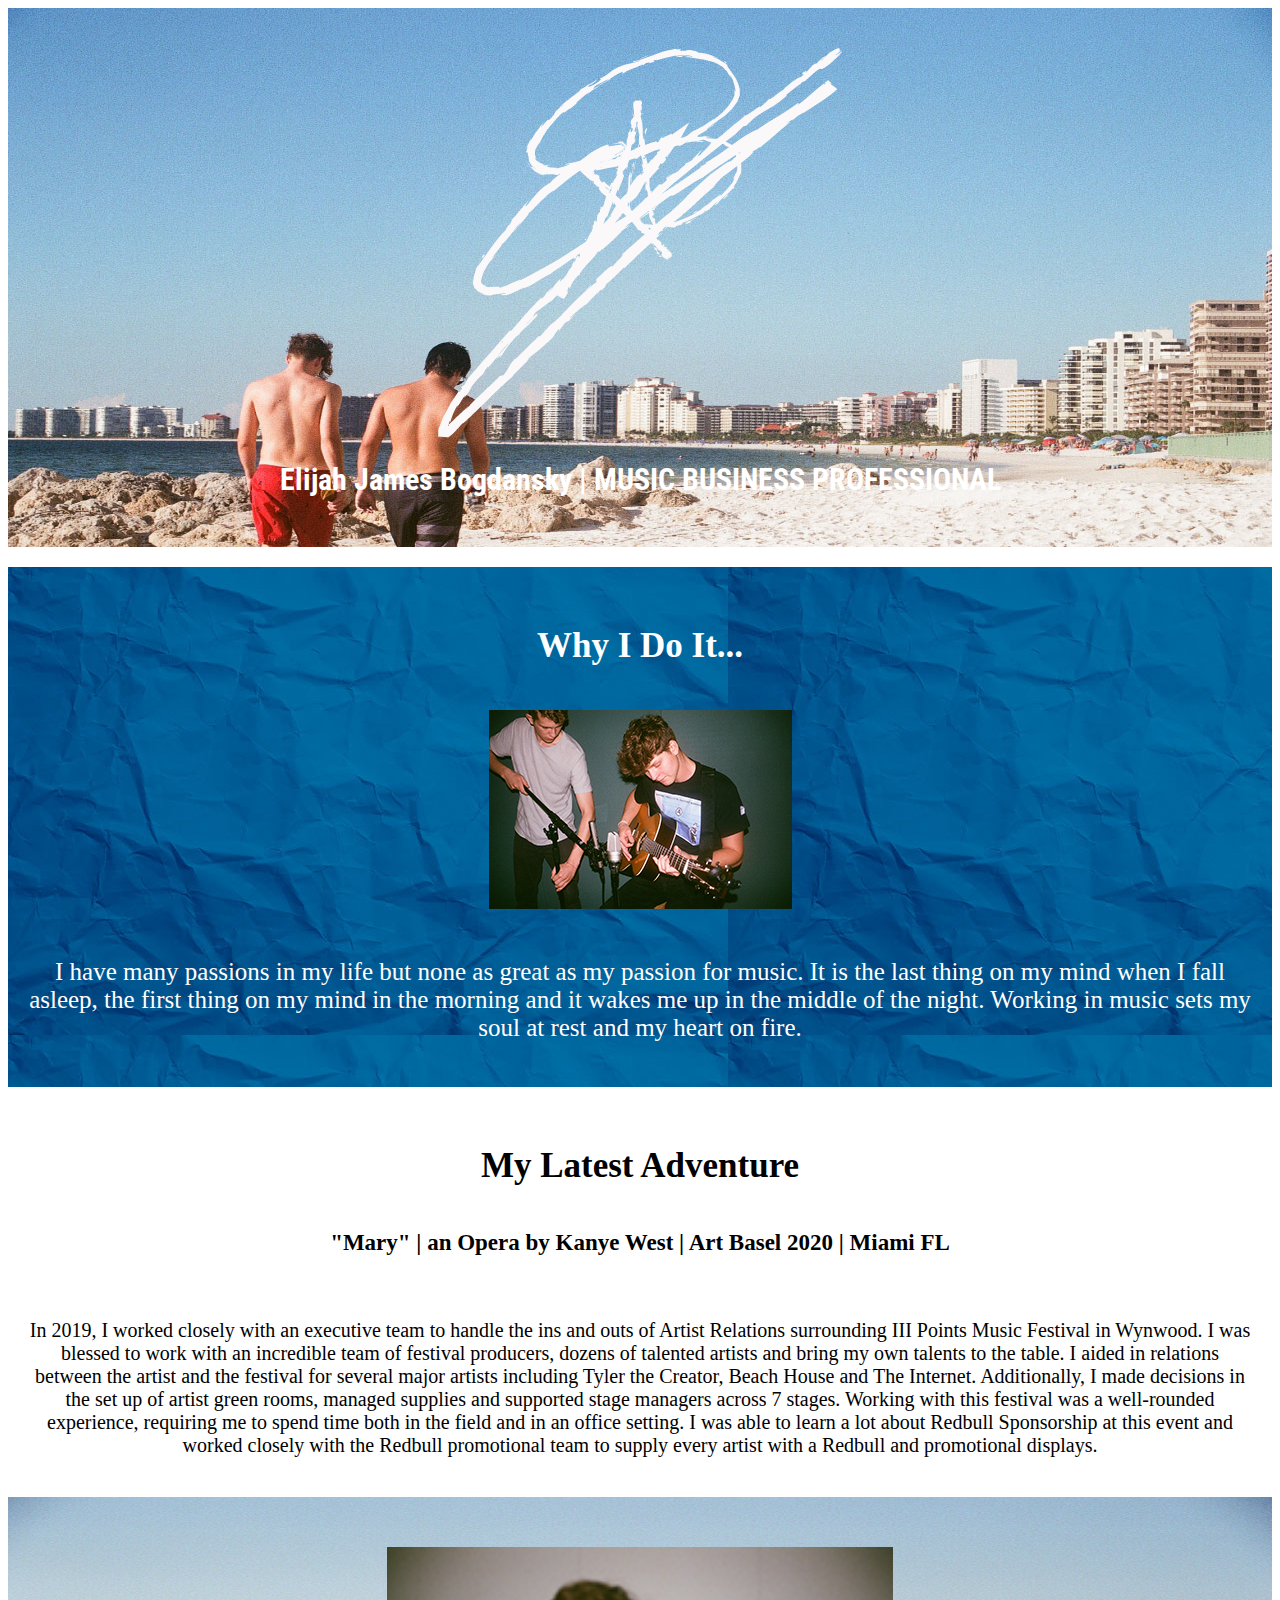
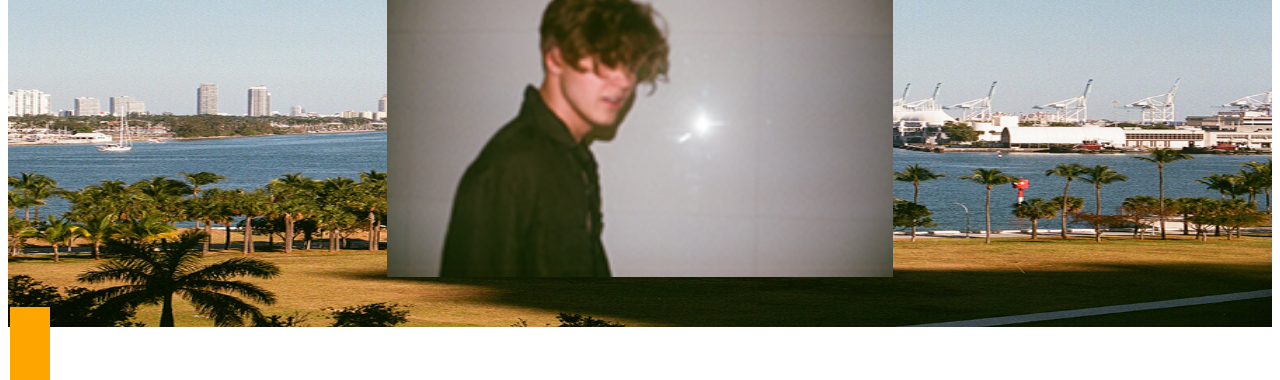
==== Final/index.html @ e2163328 "final p updates" ====
<!DOCTYPE html>
<html lang="en" dir="ltr">

<head>
  <!-- Global site tag (gtag.js) - Google Analytics -->
  <script async src="https://www.googletagmanager.com/gtag/js?id=UA-164012474-1"></script>
  <script>
    window.dataLayer = window.dataLayer || [];
    function gtag(){dataLayer.push(arguments);}
    gtag('js', new Date());
    gtag('config', 'UA-164012474-1');
  </script>
  <link rel="stylesheet" href="./styles.css">
  <!--fonts go here -->
  <link href="https://fonts.googleapis.com/css2?family=Roboto+Condensed&display=swap" rel="stylesheet">
  <title>Elijah James Bogdansky</title>
</head>

<body>
  <div class="main-wrapper">
    <div class="top">

      <div>
        <img class="logo" src="images/ejblogo2.png" alt="">
      </div>
<div>
      <h1> Elijah James Bogdansky | MUSIC BUSINESS PROFESSIONAL</h1>
</div>
    </div>
    <div class="section2">
        <div class="subhead">
          <h2> Why I Do It...</h2>
      <img class="studio1" src="images/studiopic1.jpg" alt="">
      </div>
        <div class="boldparagraph">
          <p> I have many passions in my life but none as great as my passion for music.
            It is the last thing on my mind when I fall asleep,
            the first thing on my mind in the morning and
            it wakes me up in the middle of the night.
            Working in music sets
            my soul at rest and my heart on fire. </P>
        </div>
      </div>
        <div class="section3">
          <div class="subhead">
            <h2> My Latest Adventure</h2>
          </div>
          <div>
            <h3> "Mary" | an Opera by Kanye West | Art Basel 2020 | Miami FL</h3>
            <div class="paragraph">
              <p> In 2019, I worked closely with an executive team to handle the ins and outs of Artist Relations surrounding III Points Music Festival in Wynwood. I was blessed to work with an incredible team of festival producers, dozens of talented artists and bring my own talents to the table. I aided in relations between the artist and the festival for several major artists including Tyler the Creator, Beach House and The Internet. Additionally, I made decisions in the set up of artist green rooms, managed supplies and supported stage managers across 7 stages. Working with this festival was a well-rounded experience, requiring me to spend time both in the field and in an office setting. I was able to learn a lot about Redbull Sponsorship at this event and worked closely with the Redbull promotional team to supply every artist with a Redbull and promotional displays.</p>
          </div>

          <div class="footerzone">
            <img class="blurshot" src="images/blurshot.jpg" alt="">
          </div>
        <a href="https://cdnjs.cloudflare.com/ajax/libs/font-awesome/4.7.0/css/font-awesome.min.css">
<a href="#" class="fa fa-facebook"></a>

</body>
---- Final/styles.css ----
body{

}
header{
}
h1{
	font-family: 'Roboto Condensed', sans-serif;
	font-size: 30px;
	align-content: center;
	text-align: center;
	padding-bottom: 50px;

}
h2{
	font-size: 35px;
	padding:15px;
}
h3{
	font-size: 23px;
	text-align: center;
}
.top{
	background-image: url("images/top2.jpg");
	background-size:cover;
	color:white;
	text-align: center;
	background-size:100% 100%;
  background-repeat: no-repeat;
}
.logo{
padding-top: 40px;

}
.subtitle{
	font-family: 'Roboto Condensed', sans-serif;
	font-size:25px;
	padding:01px;
}
.subhead{
	text-align: center;
	padding-top: 15px;
}
.section2{
	background-image: url("images/bluepaper.jpg");
	color: white;
}
.boldparagraph{
	font-size: 25px;
		text-align: center;
		padding: 20px;
}
.section3{
	background-color: white;
	color: black;
}
.paragraph{
	text-align: center;
	padding-top: 20px;
	padding:20px;
	font-size: 20px;
}
.footerzone{
	background-image: url("images/miami.jpg");
	display: block;
	margin-left: 0;
	margin-right: 0;
	width: 100%;
	background-size:100% 100%;
  background-repeat: no-repeat;
}
.blurshot{
	display: block;
	padding-top: 50px;
	padding-bottom:50px;
  margin-left: auto;
  margin-right: auto;
  width: 40%;
}







.fa {
  padding: 20px;
  font-size: 30px;
  width: 50px;
  text-align: center;
  text-decoration: none;
  margin: 5px 2px;
}

.fa:hover {
    opacity: 0.7;
}

.fa-facebook {
  background: orange;
  color: white;
}
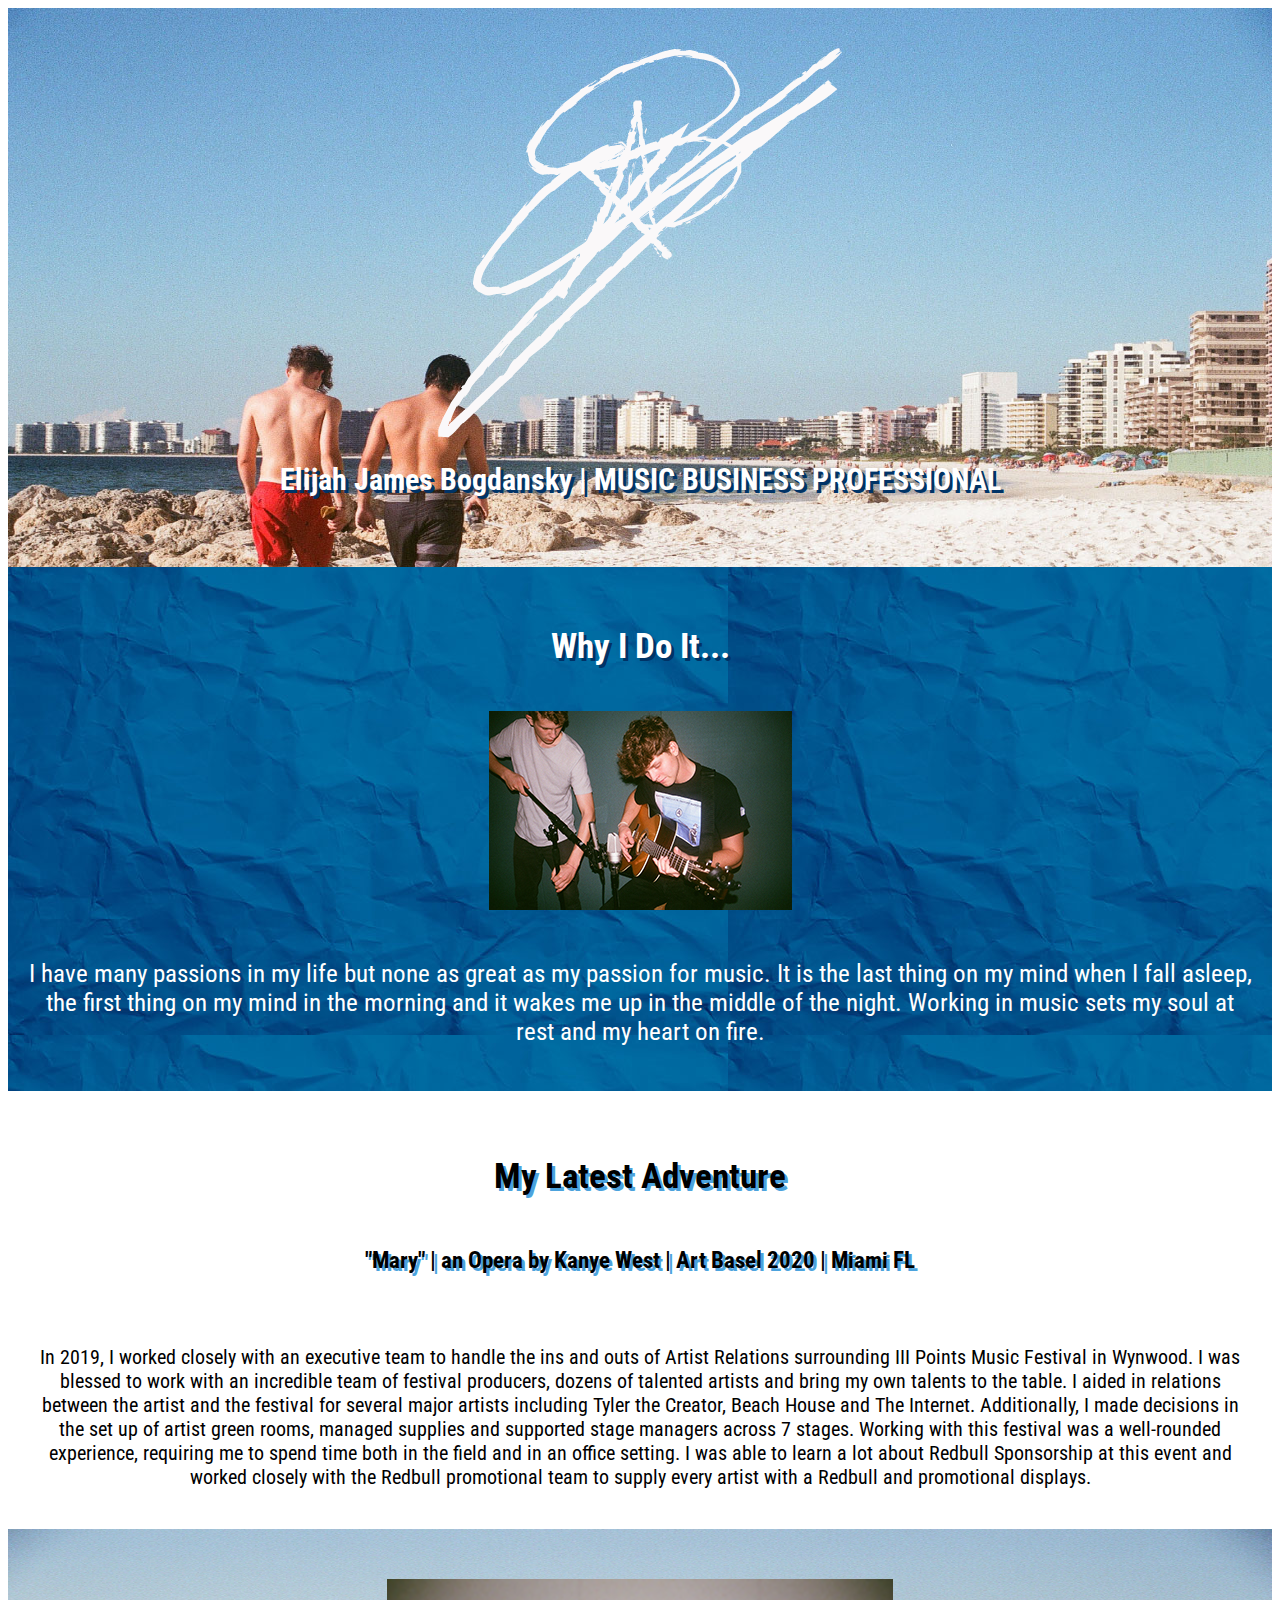
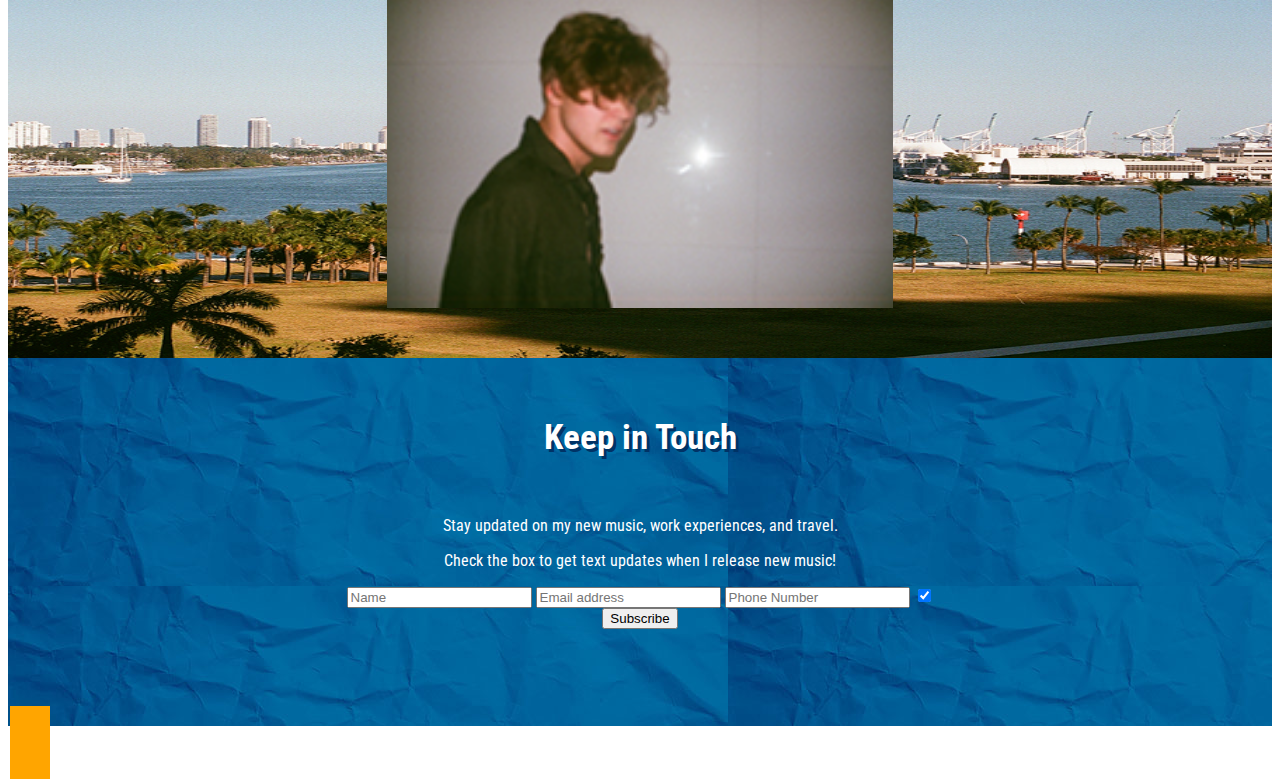
==== commit 99389662: "updates" ====
--- a/Final/index.html
+++ b/Final/index.html
@@ -3,13 +3,19 @@
 
 <head>
   <!-- Global site tag (gtag.js) - Google Analytics -->
-  <script async src="https://www.googletagmanager.com/gtag/js?id=UA-164012474-1"></script>
+  <script>
+    async src = "https://www.googletagmanager.com/gtag/js?id=UA-164012474-1" >
+  </script>
   <script>
     window.dataLayer = window.dataLayer || [];
-    function gtag(){dataLayer.push(arguments);}
+
+    function gtag() {
+      dataLayer.push(arguments);
+    }
     gtag('js', new Date());
     gtag('config', 'UA-164012474-1');
   </script>
+  <!--css link-->
   <link rel="stylesheet" href="./styles.css">
   <!--fonts go here -->
   <link href="https://fonts.googleapis.com/css2?family=Roboto+Condensed&display=swap" rel="stylesheet">
@@ -23,38 +29,68 @@
       <div>
         <img class="logo" src="images/ejblogo2.png" alt="">
       </div>
-<div>
-      <h1> Elijah James Bogdansky | MUSIC BUSINESS PROFESSIONAL</h1>
-</div>
+      <div>
+        <h1> Elijah James Bogdansky | MUSIC BUSINESS PROFESSIONAL</h1>
+      </div>
     </div>
     <div class="section2">
-        <div class="subhead">
-          <h2> Why I Do It...</h2>
-      <img class="studio1" src="images/studiopic1.jpg" alt="">
+      <div class="subhead">
+        <h2> Why I Do It...</h2>
+        <img class="studiopic1" src="images/studiopic1.jpg" alt="">
       </div>
-        <div class="boldparagraph">
-          <p> I have many passions in my life but none as great as my passion for music.
-            It is the last thing on my mind when I fall asleep,
-            the first thing on my mind in the morning and
-            it wakes me up in the middle of the night.
-            Working in music sets
-            my soul at rest and my heart on fire. </P>
+      <div class="boldparagraph">
+        <p> I have many passions in my life but none as great as my passion for music.
+          It is the last thing on my mind when I fall asleep,
+          the first thing on my mind in the morning and
+          it wakes me up in the middle of the night.
+          Working in music sets
+          my soul at rest and my heart on fire. </P>
+      </div>
+    </div>
+    <div class="section3">
+      <div class="subhead">
+        <h3> My Latest Adventure</h2>
+      </div>
+      <div>
+        <h4> "Mary" | an Opera by Kanye West | Art Basel 2020 | Miami FL</h4>
+        <div class="paragraph">
+          <p> In 2019, I worked closely with an executive team to handle the ins and outs of Artist Relations surrounding III Points Music Festival in Wynwood. I was blessed to work with an incredible team of festival producers, dozens of talented
+            artists and bring my own talents to the table. I aided in relations between the artist and the festival for several major artists including Tyler the Creator, Beach House and The Internet. Additionally, I made decisions in the set up of
+            artist green rooms, managed supplies and supported stage managers across 7 stages. Working with this festival was a well-rounded experience, requiring me to spend time both in the field and in an office setting. I was able to learn a lot
+            about Redbull Sponsorship at this event and worked closely with the Redbull promotional team to supply every artist with a Redbull and promotional displays.</p>
         </div>
-      </div>
-        <div class="section3">
-          <div class="subhead">
-            <h2> My Latest Adventure</h2>
-          </div>
-          <div>
-            <h3> "Mary" | an Opera by Kanye West | Art Basel 2020 | Miami FL</h3>
-            <div class="paragraph">
-              <p> In 2019, I worked closely with an executive team to handle the ins and outs of Artist Relations surrounding III Points Music Festival in Wynwood. I was blessed to work with an incredible team of festival producers, dozens of talented artists and bring my own talents to the table. I aided in relations between the artist and the festival for several major artists including Tyler the Creator, Beach House and The Internet. Additionally, I made decisions in the set up of artist green rooms, managed supplies and supported stage managers across 7 stages. Working with this festival was a well-rounded experience, requiring me to spend time both in the field and in an office setting. I was able to learn a lot about Redbull Sponsorship at this event and worked closely with the Redbull promotional team to supply every artist with a Redbull and promotional displays.</p>
-          </div>
 
-          <div class="footerzone">
-            <img class="blurshot" src="images/blurshot.jpg" alt="">
-          </div>
+        <div class="footerzone">
+          <img class="blurshot" src="images/blurshot.jpg" alt="">
+        </div>
+
+        <div>
+          <form action="/action_page.php">
+            <div class="contact">
+              <div>
+                <h5>Keep in Touch</h5>
+                <p>Stay updated on my new music, work experiences, and travel.</p>
+                <p>Check the box to get text updates when I release new music!</p>
+              </div>
+            </div>
+            <div class="contact">
+              <input type="text" placeholder="Name" name="name" required>
+              <input type="text" placeholder="Email address" name="mail" required>
+              <input type="text" placeholder="Phone Number" name="Phone Number" required>
+              <label>
+                <input type="checkbox" checked="checked" name="subscribe">
+              </label>
+              <div class="subscribe">
+                <input type="submit" value="Subscribe">
+                <br></br>
+                <br></br>
+              </div>
+            </div>
+          </form>
+
+
+        </div>
         <a href="https://cdnjs.cloudflare.com/ajax/libs/font-awesome/4.7.0/css/font-awesome.min.css">
-<a href="#" class="fa fa-facebook"></a>
+          <a href="#" class="fa fa-facebook"></a>
 
 </body>
--- a/Final/styles.css
+++ b/Final/styles.css
@@ -9,15 +9,32 @@
 	align-content: center;
 	text-align: center;
 	padding-bottom: 50px;
+	text-shadow: 3px 3px #003366;
 
 }
 h2{
+	font-family: 'Roboto Condensed', sans-serif;
 	font-size: 35px;
 	padding:15px;
+	text-shadow: 3px 3px #003366;
 }
 h3{
+	font-family: 'Roboto Condensed', sans-serif;
+	font-size: 35px;
+	padding:15px;
+	text-shadow: 3px 3px #4ca3dd;
+}
+h4{
+	font-family: 'Roboto Condensed', sans-serif;
 	font-size: 23px;
 	text-align: center;
+	text-shadow: 3px 3px #4ca3dd;
+}
+h5{
+	font-family: 'Roboto Condensed', sans-serif;
+	font-size: 35px;
+	text-align: center;
+	text-shadow: 3px 3px #003366;
 }
 .top{
 	background-image: url("images/top2.jpg");
@@ -26,6 +43,7 @@
 	text-align: center;
 	background-size:100% 100%;
   background-repeat: no-repeat;
+	overflow: auto;
 }
 .logo{
 padding-top: 40px;
@@ -37,6 +55,7 @@
 	padding:01px;
 }
 .subhead{
+		font-family: 'Roboto Condensed', sans-serif;
 	text-align: center;
 	padding-top: 15px;
 }
@@ -44,7 +63,11 @@
 	background-image: url("images/bluepaper.jpg");
 	color: white;
 }
+.studiopic1{
+}
+
 .boldparagraph{
+	font-family: 'Roboto Condensed', sans-serif;
 	font-size: 25px;
 		text-align: center;
 		padding: 20px;
@@ -54,12 +77,14 @@
 	color: black;
 }
 .paragraph{
+		font-family: 'Roboto Condensed', sans-serif;
 	text-align: center;
 	padding-top: 20px;
 	padding:20px;
 	font-size: 20px;
 }
 .footerzone{
+		font-family: 'Roboto Condensed', sans-serif;
 	background-image: url("images/miami.jpg");
 	display: block;
 	margin-left: 0;
@@ -77,8 +102,17 @@
   width: 40%;
 }
 
-
-
+.contact{
+		font-family: 'Roboto Condensed', sans-serif;
+	text-align: center;
+	background-image: url("images/bluepaper.jpg");
+	color: white;
+	overflow: auto;
+	padding: 0;
+}
+.subscribe{
+	padding-bottom: 40px;
+}
 
 
 
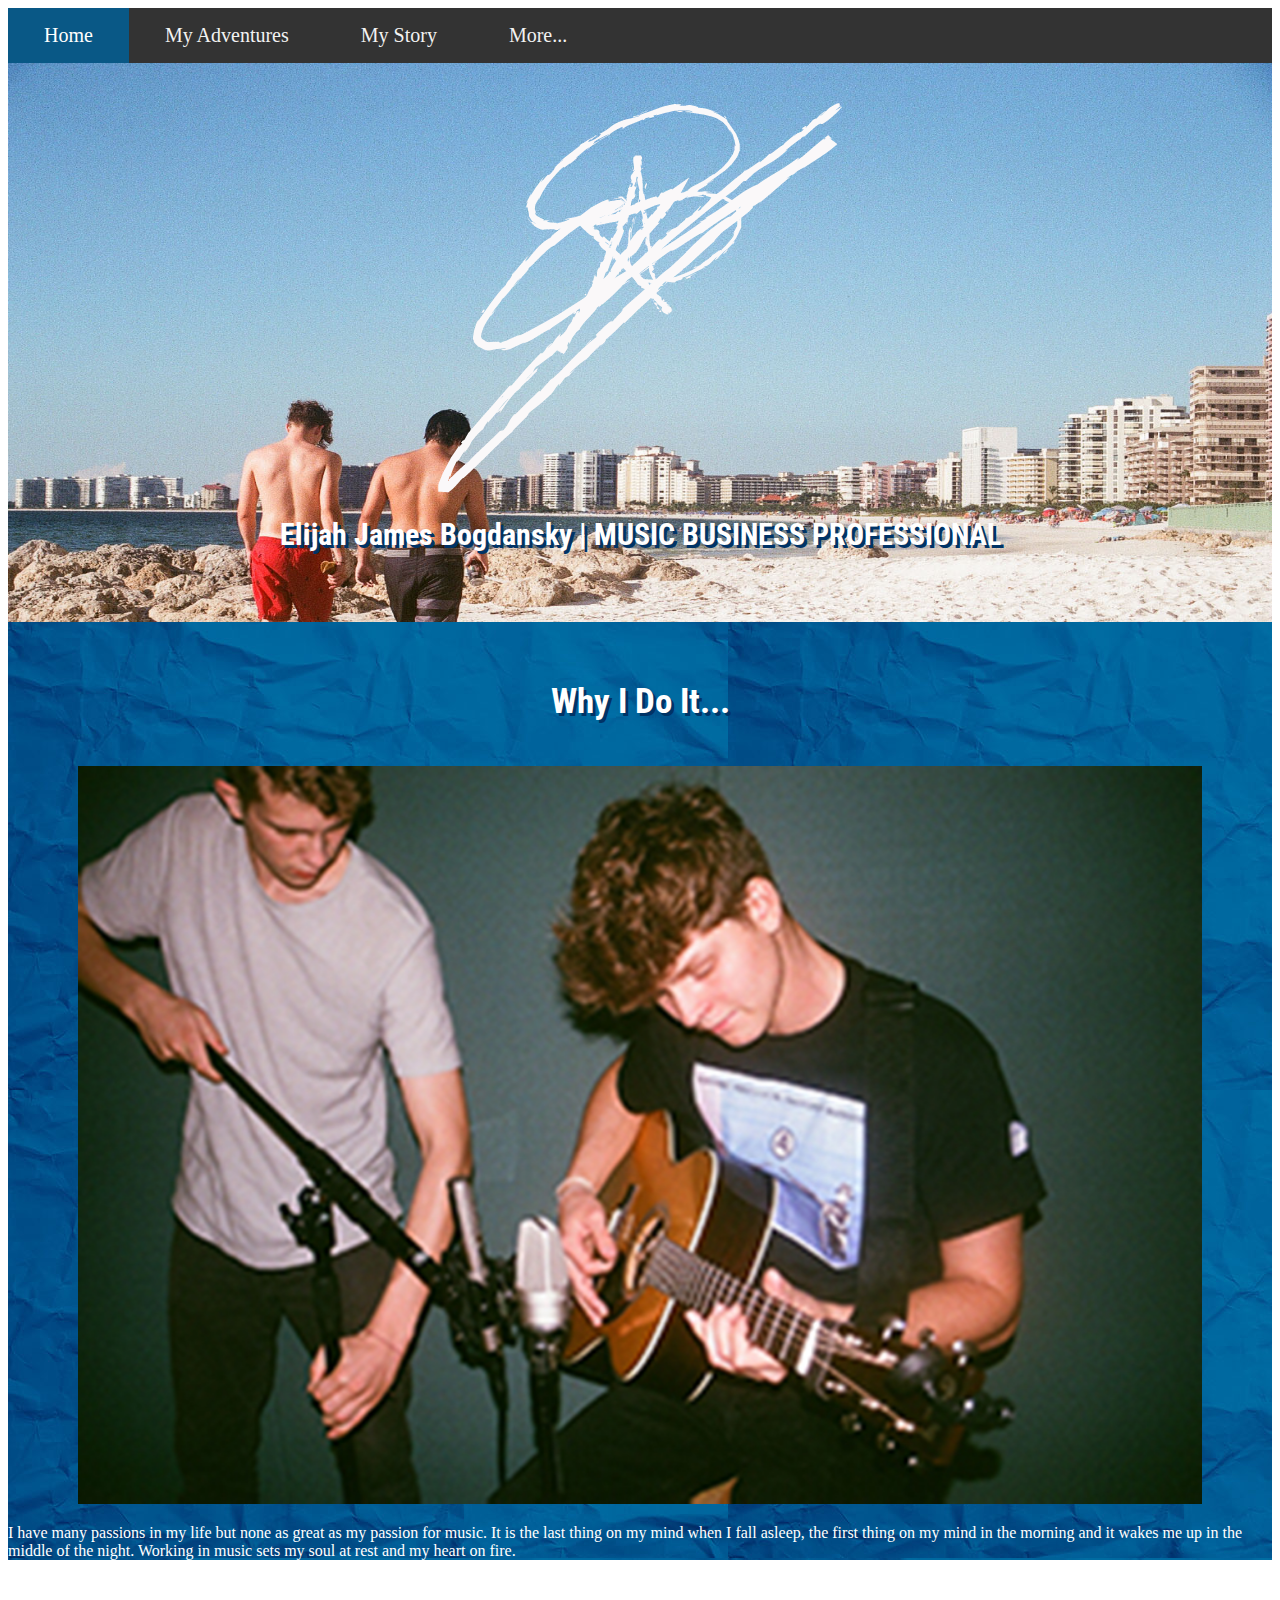
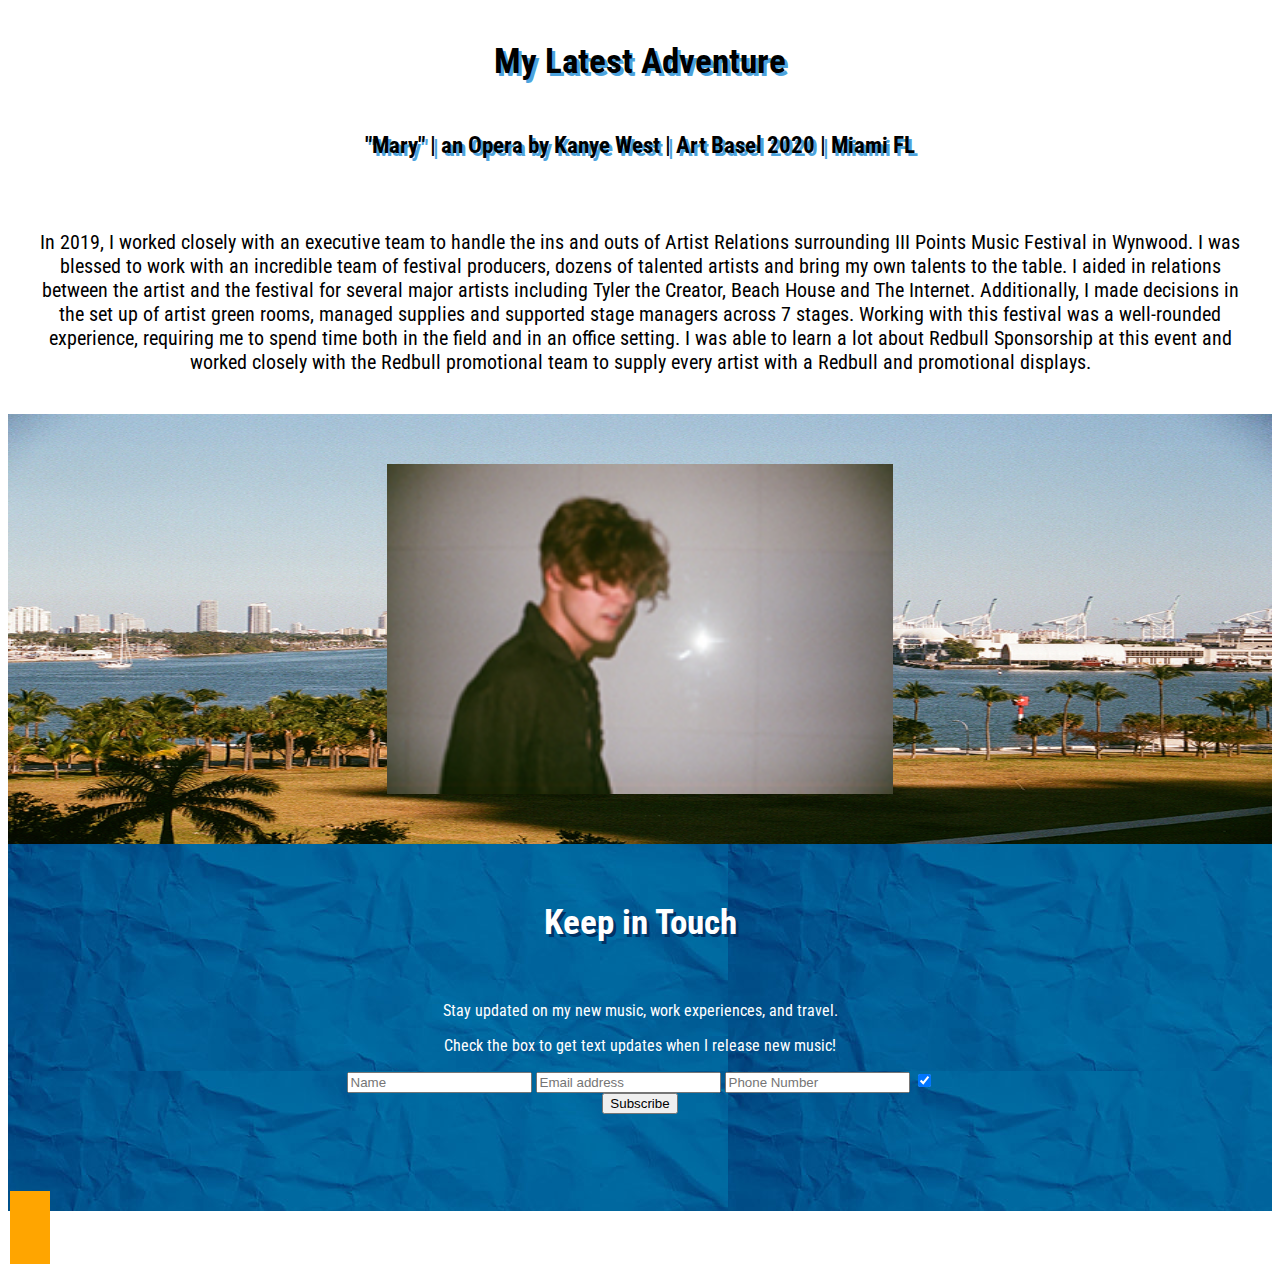
==== commit c15aeede: "updates tn" ====
--- a/Final/index.html
+++ b/Final/index.html
@@ -17,12 +17,22 @@
   </script>
   <!--css link-->
   <link rel="stylesheet" href="./styles.css">
+
+  <div class="topnav">
+  <a class="active" href="#home">Home</a>
+  <a href="/index2.html">My Adventures</a>
+  <a href="#contact">My Story</a>
+  <a href="#about">More...</a>
+</div>
   <!--fonts go here -->
   <link href="https://fonts.googleapis.com/css2?family=Roboto+Condensed&display=swap" rel="stylesheet">
   <title>Elijah James Bogdansky</title>
 </head>
 
 <body>
+
+<section id="home">
+</section>
   <div class="main-wrapper">
     <div class="top">
 
@@ -36,7 +46,9 @@
     <div class="section2">
       <div class="subhead">
         <h2> Why I Do It...</h2>
-        <img class="studiopic1" src="images/studiopic1.jpg" alt="">
+        <div class="centerimage">
+          <img class="studiopic1" src="images/studiopic1.jpg" alt="" style="width: 100%;">
+        </div>
       </div>
       <div class="boldparagraph">
         <p> I have many passions in my life but none as great as my passion for music.
--- a/Final/styles.css
+++ b/Final/styles.css
@@ -63,9 +63,21 @@
 	background-image: url("images/bluepaper.jpg");
 	color: white;
 }
-.studiopic1{
+
+.section22{
+	background-image: url("images/bluepaper.jpg");
+	color: white;
+	display: grid;
+  grid-template-columns: 1/2;
+  grid-template-rows: repeat(0, 1fr);
 }
 
+.centerimage{
+	margin: 0 auto;
+	padding: 0 70px;
+}
+
+}
 .boldparagraph{
 	font-family: 'Roboto Condensed', sans-serif;
 	font-size: 25px;
@@ -134,3 +146,28 @@
   background: orange;
   color: white;
 }
+
+
+.topnav {
+  overflow: hidden;
+  background-color: #333;
+}
+
+.topnav a {
+  float: left;
+  color: #f2f2f2;
+  text-align: center;
+  padding: 16px 36px;
+  font-size: 20px;
+	text-decoration: none;
+}
+
+.topnav a:hover {
+  background-color: #ddd;
+  color: black;
+}
+
+.topnav a.active {
+  background-color: #095886;
+  color: white;
+}
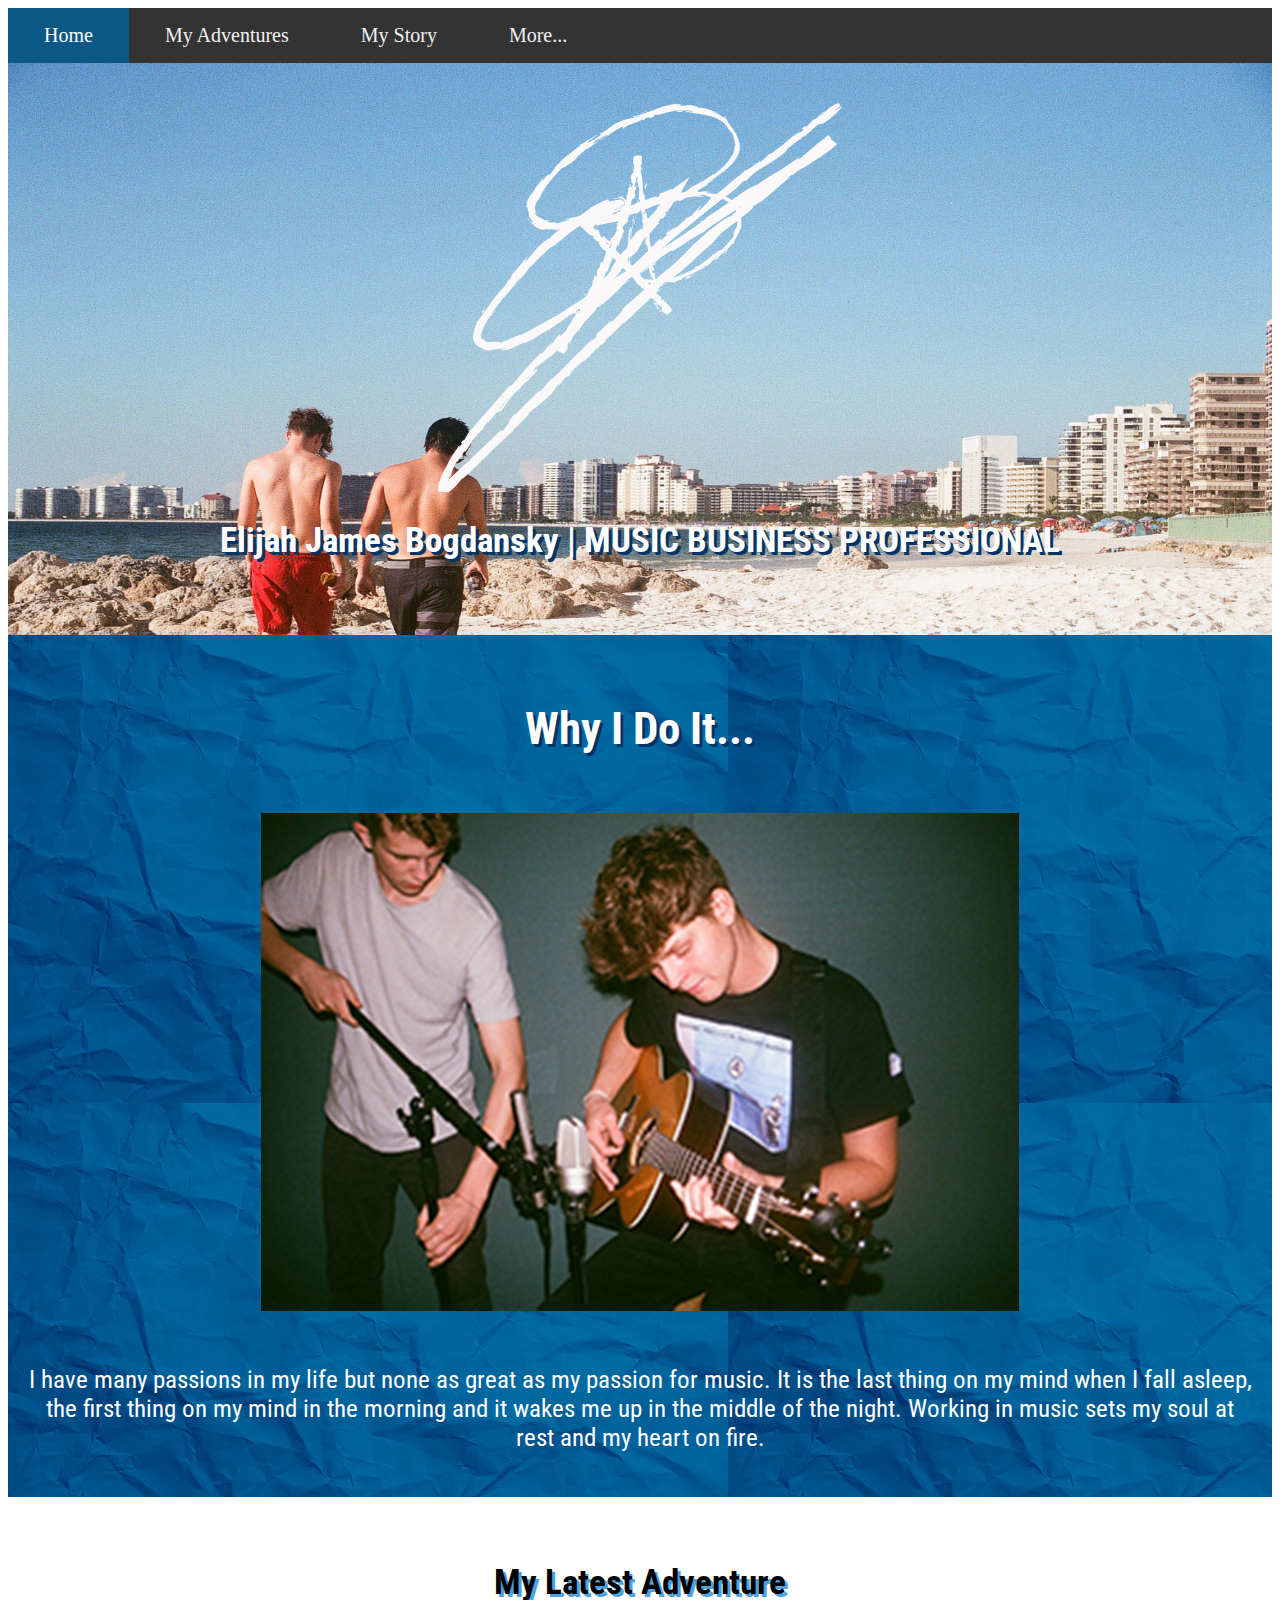
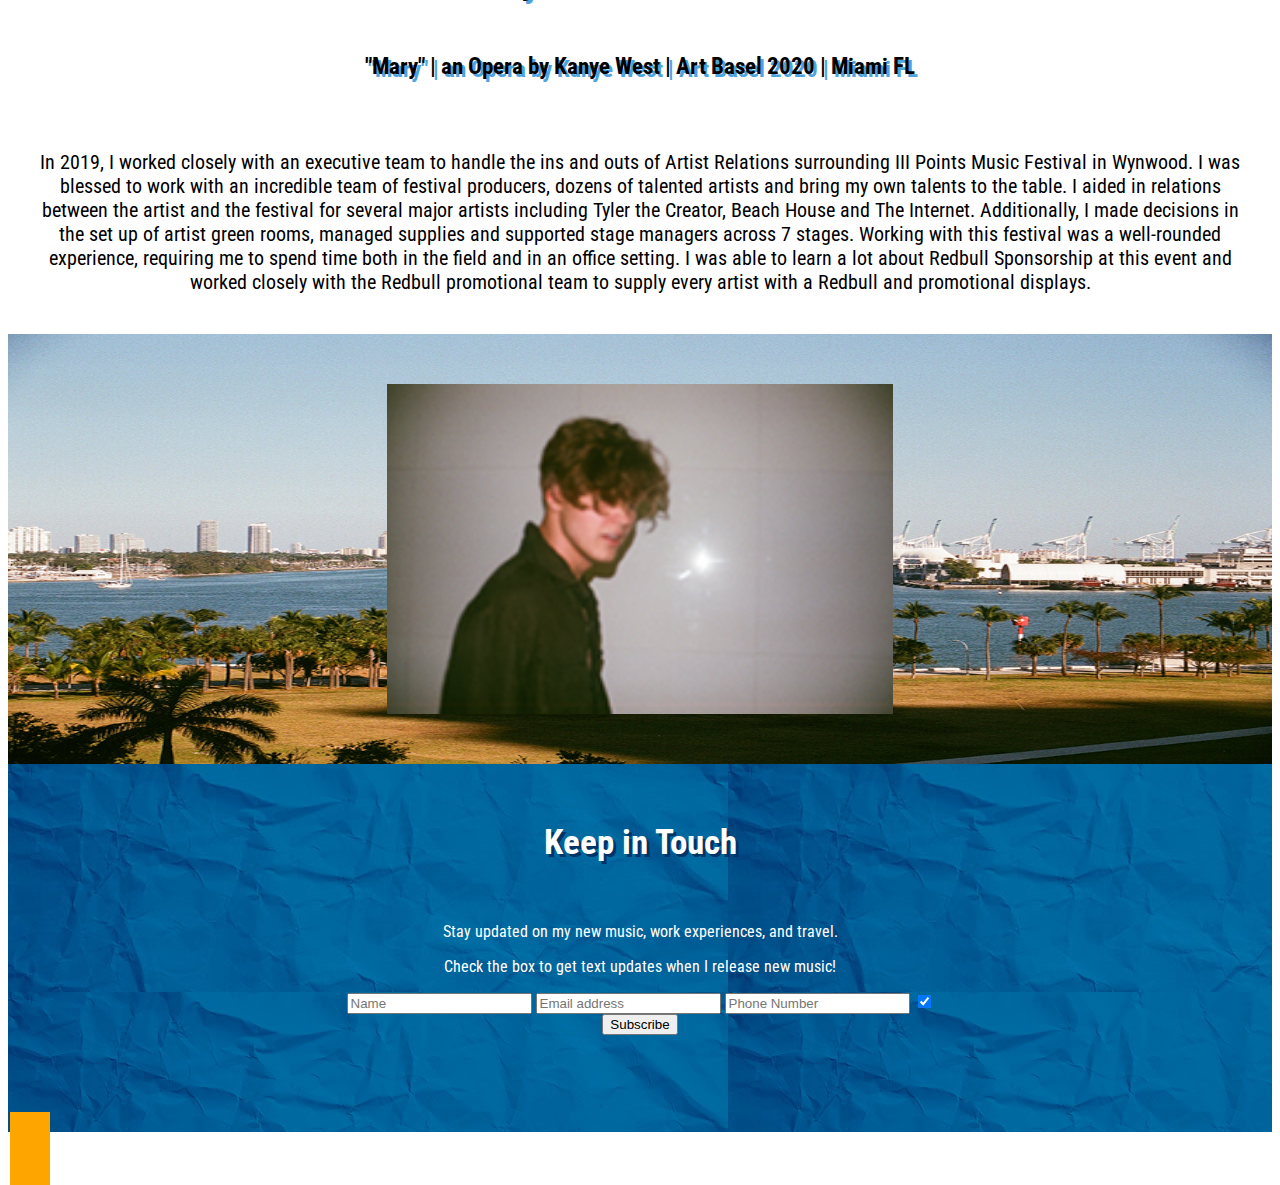
==== commit eca00ec2: "online" ====
--- a/Final/index.html
+++ b/Final/index.html
@@ -8,7 +8,6 @@
   </script>
   <script>
     window.dataLayer = window.dataLayer || [];
-
     function gtag() {
       dataLayer.push(arguments);
     }
@@ -19,10 +18,10 @@
   <link rel="stylesheet" href="./styles.css">
 
   <div class="topnav">
-  <a class="active" href="#home">Home</a>
-  <a href="/index2.html">My Adventures</a>
-  <a href="#contact">My Story</a>
-  <a href="#about">More...</a>
+  <a class="active" href="index.html">Home</a>
+  <a href="adventures.html">My Adventures</a>
+  <a href="mystory.html">My Story</a>
+  <a href="more.html">More...</a>
 </div>
   <!--fonts go here -->
   <link href="https://fonts.googleapis.com/css2?family=Roboto+Condensed&display=swap" rel="stylesheet">
@@ -31,8 +30,8 @@
 
 <body>
 
+
 <section id="home">
-</section>
   <div class="main-wrapper">
     <div class="top">
 
@@ -104,5 +103,5 @@
         </div>
         <a href="https://cdnjs.cloudflare.com/ajax/libs/font-awesome/4.7.0/css/font-awesome.min.css">
           <a href="#" class="fa fa-facebook"></a>
-
+</section>
 </body>
--- a/Final/styles.css
+++ b/Final/styles.css
@@ -5,16 +5,15 @@
 }
 h1{
 	font-family: 'Roboto Condensed', sans-serif;
-	font-size: 30px;
+	font-size: 35px;
 	align-content: center;
 	text-align: center;
 	padding-bottom: 50px;
 	text-shadow: 3px 3px #003366;
-
 }
 h2{
 	font-family: 'Roboto Condensed', sans-serif;
-	font-size: 35px;
+	font-size: 45px;
 	padding:15px;
 	text-shadow: 3px 3px #003366;
 }
@@ -35,6 +34,12 @@
 	font-size: 35px;
 	text-align: center;
 	text-shadow: 3px 3px #003366;
+}
+
+.main-wrapper{
+	display: grid;
+	grid-template-columns: 50% 50%;
+  grid-template-rows: repeat(auto);
 }
 .top{
 	background-image: url("images/top2.jpg");
@@ -44,49 +49,105 @@
 	background-size:100% 100%;
   background-repeat: no-repeat;
 	overflow: auto;
+	grid-column: 1/3;
+	grid-row: auto;
 }
 .logo{
 padding-top: 40px;
+grid-column: 1/3;
+grid-row: auto;
 
 }
 .subtitle{
 	font-family: 'Roboto Condensed', sans-serif;
 	font-size:25px;
 	padding:01px;
+	grid-column: 1/3;
+	grid-row: auto;
 }
 .subhead{
 		font-family: 'Roboto Condensed', sans-serif;
 	text-align: center;
 	padding-top: 15px;
+	grid-column: 1/3;
+	grid-row: auto;
 }
 .section2{
 	background-image: url("images/bluepaper.jpg");
 	color: white;
-}
-
-.section22{
-	background-image: url("images/bluepaper.jpg");
-	color: white;
-	display: grid;
-  grid-template-columns: 1/2;
-  grid-template-rows: repeat(0, 1fr);
-}
-
+	display: grid;
+	grid-column: 1/3;
+	grid-row: auto;
+}
+.adventuregrid{
+	background-image: url("images/bluepaper.jpg");
+	color: white;
+	font-family: 'Roboto Condensed', sans-serif;
+	font-size: 25px;
+		padding: 20px;
+	display: grid;
+	grid-template-columns: 2fr;
+  grid-template-rows: 3fr;
+	grid-gap: 15px;
+}
+.adventuregrid2{
+	background-image: url("images/bluepaper.jpg");
+	color: white;
+	font-family: 'Roboto Condensed', sans-serif;
+	font-size: 25px;
+		padding: 20px;
+	display: grid;
+	grid-template-columns: 2fr;
+  grid-template-rows: 3fr;
+	grid-gap: 15px;
+}
+.kanyeimg , .iiipoints1{
+	grid-column: 2/3;
+	grid-row: 1/2
+	padding: 20px;
+	margin-left: auto;
+	margin-right: auto;
+}
+.kanyeimg2 , .iiipoints2{
+	grid-column: 2/3;
+	grid-row: 2/3
+	padding:20px;
+	margin-left: auto;
+	margin-right: auto;
+}
+
+.agridpg{
+	grid-column: 1/2;
+	grid-row: 1/4;
+}
 .centerimage{
-	margin: 0 auto;
-	padding: 0 70px;
-}
-
-}
+	display: block;
+  width: 60%;
+	padding-top: 5px;
+	padding-bottom:5px;
+	margin: auto;
+}
+.centerimage2{
+	display: block;
+  width: 60%;
+	padding-top: 5px;
+	padding-bottom:5px;
+	margin: auto;
+}
+
 .boldparagraph{
 	font-family: 'Roboto Condensed', sans-serif;
 	font-size: 25px;
 		text-align: center;
 		padding: 20px;
+		grid-column: 1/3;
+		grid-row: auto;
 }
 .section3{
 	background-color: white;
 	color: black;
+	grid-column: 1/3;
+	grid-row: auto;
 }
 .paragraph{
 		font-family: 'Roboto Condensed', sans-serif;
@@ -94,6 +155,8 @@
 	padding-top: 20px;
 	padding:20px;
 	font-size: 20px;
+	grid-column: 1/3;
+	grid-row: auto;
 }
 .footerzone{
 		font-family: 'Roboto Condensed', sans-serif;
@@ -104,6 +167,8 @@
 	width: 100%;
 	background-size:100% 100%;
   background-repeat: no-repeat;
+	grid-column: 1/3;
+	grid-row: auto;
 }
 .blurshot{
 	display: block;
@@ -112,6 +177,8 @@
   margin-left: auto;
   margin-right: auto;
   width: 40%;
+	grid-column: 1/3;
+	grid-row: auto;
 }
 
 .contact{
@@ -121,9 +188,13 @@
 	color: white;
 	overflow: auto;
 	padding: 0;
+	grid-column: 1/3;
+	grid-row: auto;
 }
 .subscribe{
 	padding-bottom: 40px;
+	grid-column: 1/3;
+	grid-row: auto;
 }
 
 
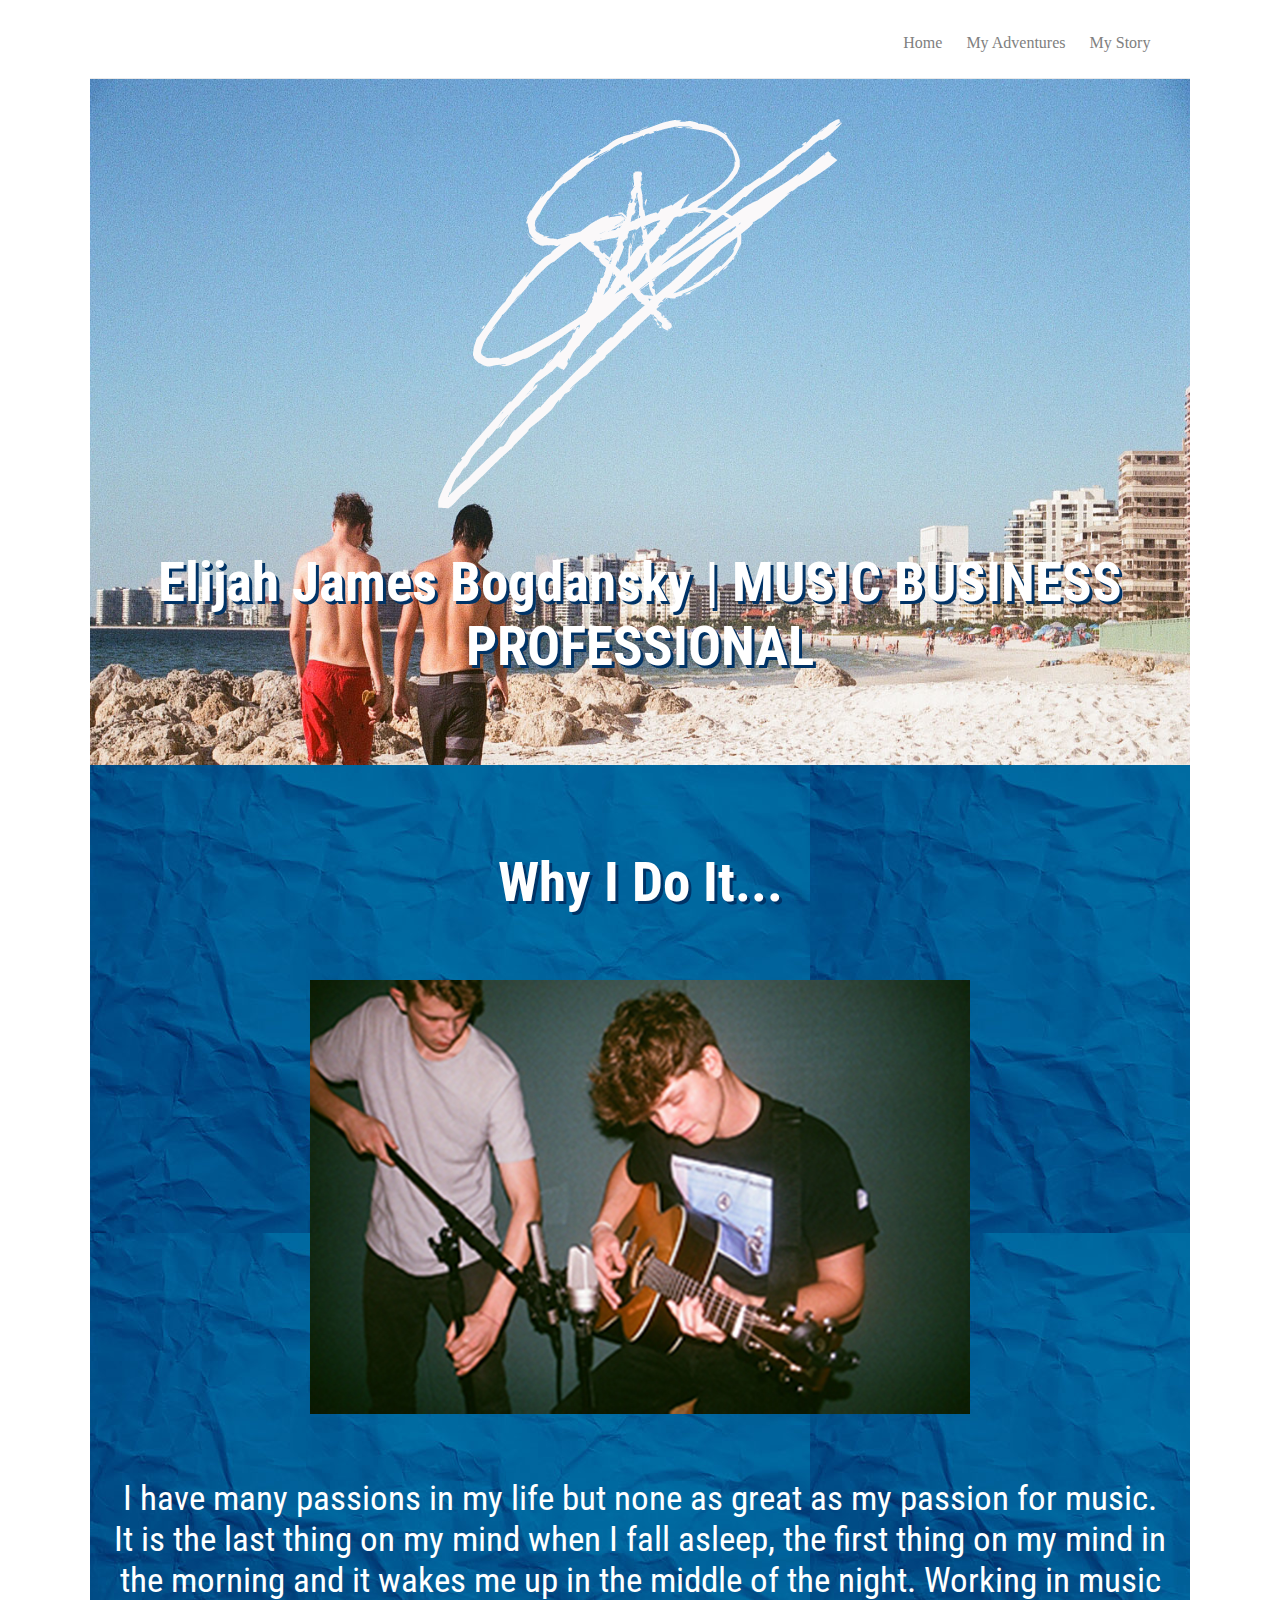
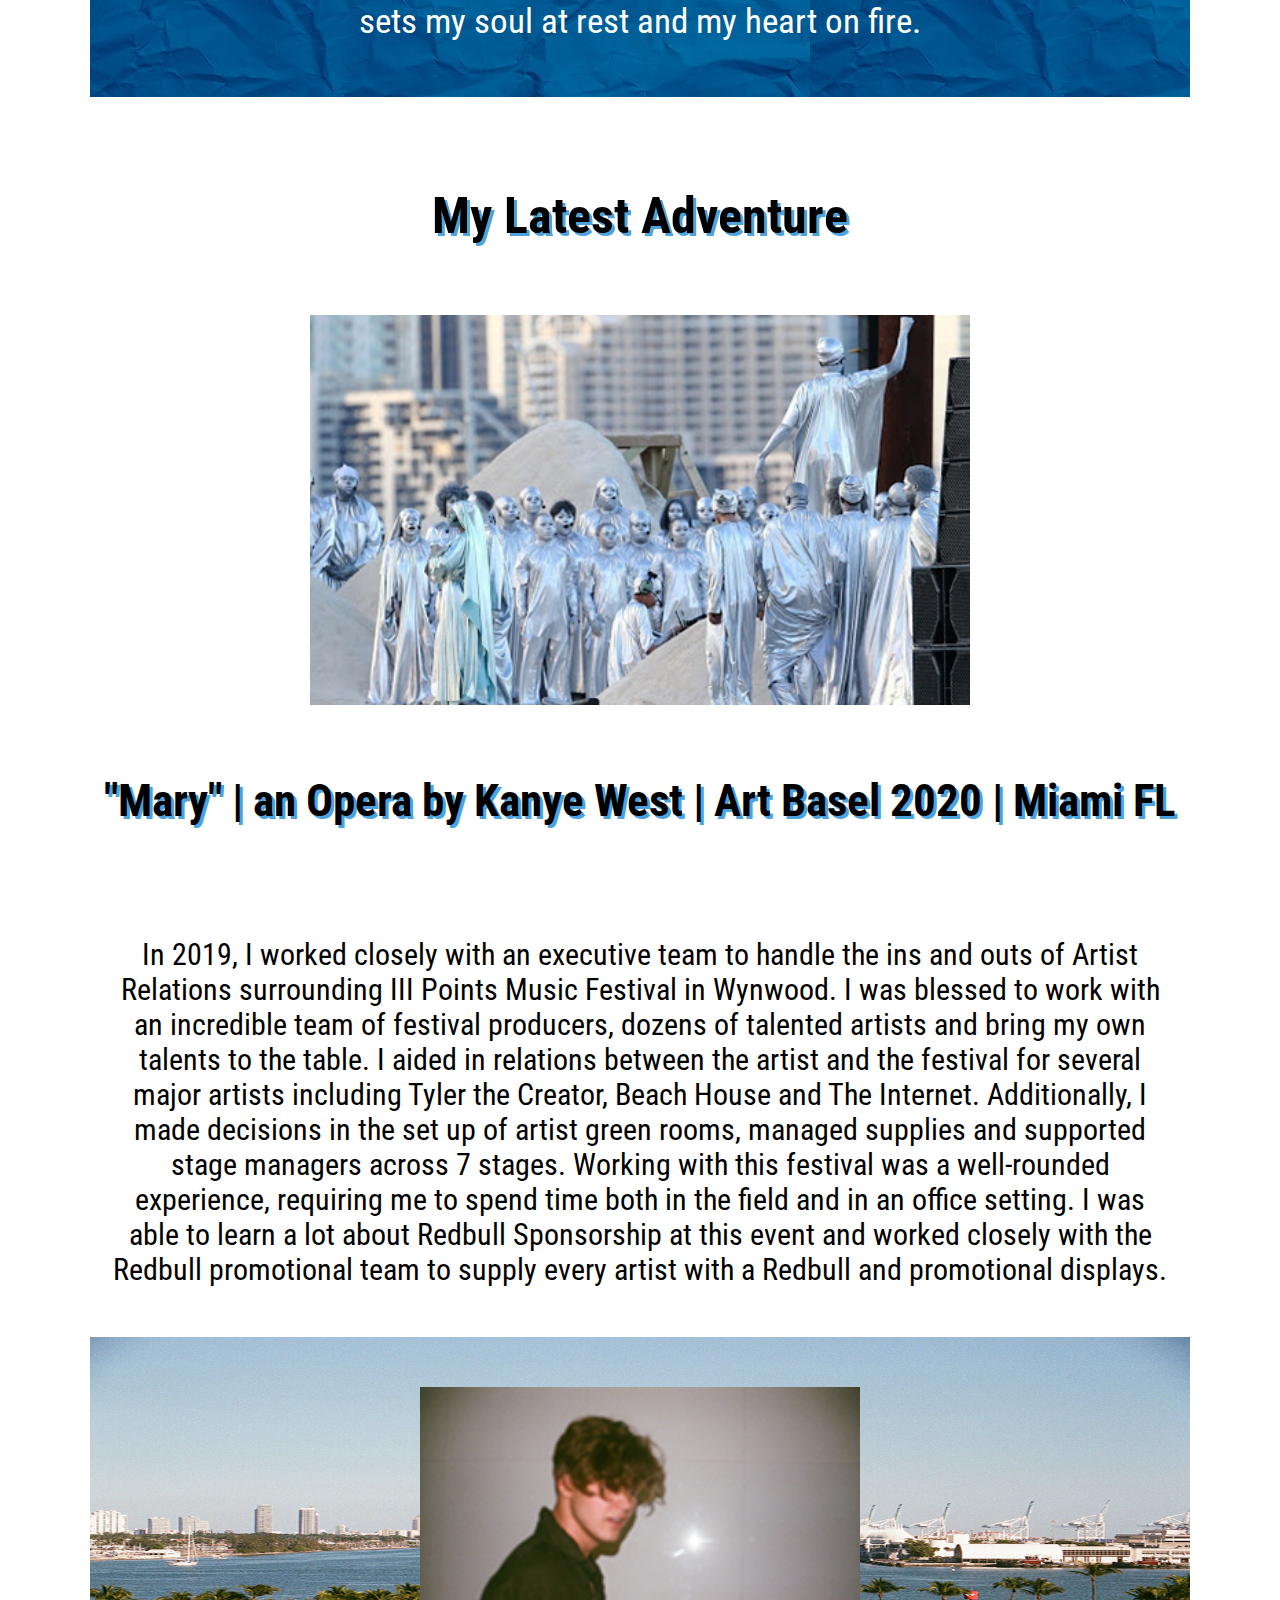
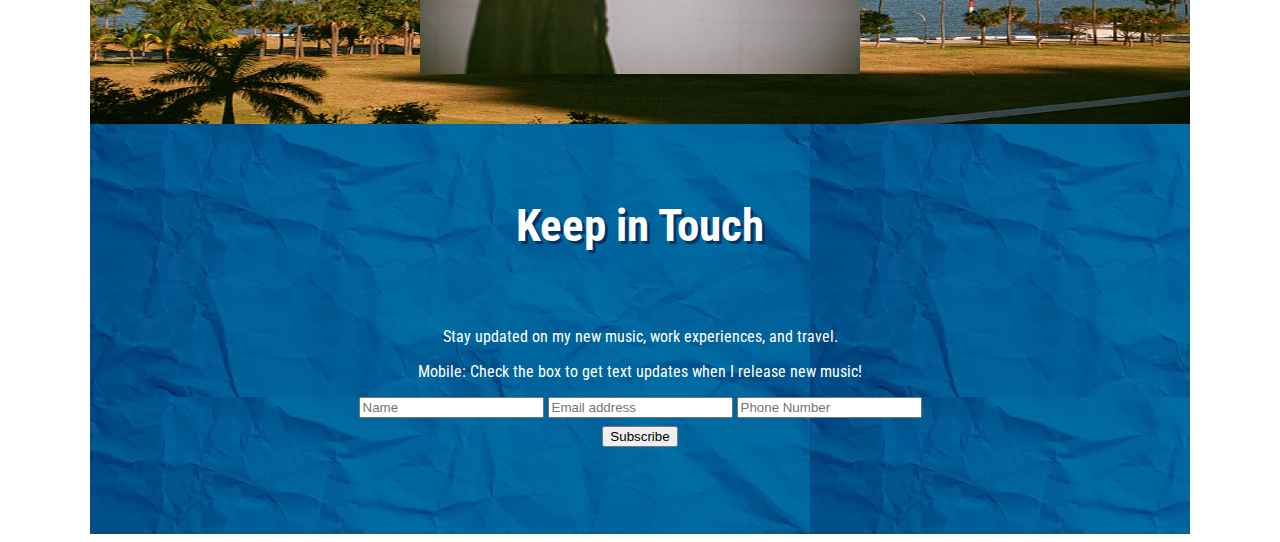
==== commit 71876dbf: "95% done!" ====
--- a/Final/index.html
+++ b/Final/index.html
@@ -17,19 +17,21 @@
   <!--css link-->
   <link rel="stylesheet" href="./styles.css">
 
-  <div class="topnav">
-  <a class="active" href="index.html">Home</a>
-  <a href="adventures.html">My Adventures</a>
-  <a href="mystory.html">My Story</a>
-  <a href="more.html">More...</a>
-</div>
   <!--fonts go here -->
   <link href="https://fonts.googleapis.com/css2?family=Roboto+Condensed&display=swap" rel="stylesheet">
   <title>Elijah James Bogdansky</title>
 </head>
 
 <body>
-
+  <div class="newnav">
+      <label for="toggle">☰</label>
+      <input type="checkbox" id="toggle">
+      <div class="menu">
+          <a href="index.html">Home</a>
+          <a href="adventures.html">My Adventures</a>
+          <a href="story.html">My Story</a>
+      </div>
+  </div>
 
 <section id="home">
   <div class="main-wrapper">
@@ -62,6 +64,9 @@
       <div class="subhead">
         <h3> My Latest Adventure</h2>
       </div>
+      <div class="centerimage">
+        <img class="kanye" src="images/kanye.jpg" alt="" style="width: 100%;">
+      </div>
       <div>
         <h4> "Mary" | an Opera by Kanye West | Art Basel 2020 | Miami FL</h4>
         <div class="paragraph">
@@ -81,7 +86,7 @@
               <div>
                 <h5>Keep in Touch</h5>
                 <p>Stay updated on my new music, work experiences, and travel.</p>
-                <p>Check the box to get text updates when I release new music!</p>
+                <p>Mobile: Check the box to get text updates when I release new music!</p>
               </div>
             </div>
             <div class="contact">
@@ -92,7 +97,7 @@
                 <input type="checkbox" checked="checked" name="subscribe">
               </label>
               <div class="subscribe">
-                <input type="submit" value="Subscribe">
+                <input type="submit" value="Subscribe" style="color: black">
                 <br></br>
                 <br></br>
               </div>
@@ -101,7 +106,5 @@
 
 
         </div>
-        <a href="https://cdnjs.cloudflare.com/ajax/libs/font-awesome/4.7.0/css/font-awesome.min.css">
-          <a href="#" class="fa fa-facebook"></a>
 </section>
 </body>
--- a/Final/styles.css
+++ b/Final/styles.css
@@ -1,5 +1,6 @@
 body{
-
+	margin-left: 7%;
+	margin-right: 7%;
 }
 header{
 }
@@ -83,10 +84,10 @@
 	background-image: url("images/bluepaper.jpg");
 	color: white;
 	font-family: 'Roboto Condensed', sans-serif;
-	font-size: 25px;
+	font-size: 10px;
 		padding: 20px;
 	display: grid;
-	grid-template-columns: 2fr;
+	grid-template-columns: 50% 50%;
   grid-template-rows: 3fr;
 	grid-gap: 15px;
 }
@@ -94,31 +95,61 @@
 	background-image: url("images/bluepaper.jpg");
 	color: white;
 	font-family: 'Roboto Condensed', sans-serif;
-	font-size: 25px;
+	font-size: 10px;
 		padding: 20px;
 	display: grid;
-	grid-template-columns: 2fr;
+	grid-template-columns: 50% 50%;
   grid-template-rows: 3fr;
 	grid-gap: 15px;
 }
 .kanyeimg , .iiipoints1{
-	grid-column: 2/3;
-	grid-row: 1/2
-	padding: 20px;
-	margin-left: auto;
-	margin-right: auto;
+	grid-column: 1/2;
+	grid-row: 1/2;
+	margin-left: 20px;
+	margin-right: 20px;
+	justify-content: center;
 }
 .kanyeimg2 , .iiipoints2{
 	grid-column: 2/3;
-	grid-row: 2/3
-	padding:20px;
-	margin-left: auto;
-	margin-right: auto;
+	grid-row: 1/2;
+	margin-left: 20px;
+	margin-right: 20px;
+	justify-content: center;
 }
 
 .agridpg{
+	grid-column: 1/3;
+	grid-row: 2/4;
+	text-align: center;
+	padding-left: 20px;
+}
+.storygrid{
+	background-image: url("images/bluepaper.jpg");
+	color: white;
+	font-family: 'Roboto Condensed', sans-serif;
+	font-size: 10px;
+		padding: 20px;
+	display: grid;
+	grid-template-columns: 50% 50%;
+  grid-template-rows: 2fr;
+	grid-gap: 15px;
+}
+.sgridpg{
+	grid-column: 1/3;
+	grid-row: 2/3;
+	padding-left: 5%;
+	padding-right: 5%;
+	text-align: justify;
+}
+.sgridbullet{
+	grid-column: 1/3;
+	grid-row: 1/2;
+	padding-left: 5%;
+	padding-right: 5%;
+}
+.sgridimg{
 	grid-column: 1/2;
-	grid-row: 1/4;
+	grid-row: 1/2;
 }
 .centerimage{
 	display: block;
@@ -162,14 +193,15 @@
 		font-family: 'Roboto Condensed', sans-serif;
 	background-image: url("images/miami.jpg");
 	display: block;
-	margin-left: 0;
-	margin-right: 0;
+	margin-left: auto;
+	margin-right: auto;
 	width: 100%;
 	background-size:100% 100%;
   background-repeat: no-repeat;
 	grid-column: 1/3;
 	grid-row: auto;
 }
+
 .blurshot{
 	display: block;
 	padding-top: 50px;
@@ -182,63 +214,451 @@
 }
 
 .contact{
-		font-family: 'Roboto Condensed', sans-serif;
+	font-family: 'Roboto Condensed', sans-serif;
 	text-align: center;
 	background-image: url("images/bluepaper.jpg");
 	color: white;
 	overflow: auto;
-	padding: 0;
-	grid-column: 1/3;
-	grid-row: auto;
+	margin: auto;
+	padding-left: 5%;
+	padding-right: 5%;
+
 }
 .subscribe{
-	padding-bottom: 40px;
-	grid-column: 1/3;
-	grid-row: auto;
-}
-
-
-
-
-.fa {
-  padding: 20px;
-  font-size: 30px;
-  width: 50px;
-  text-align: center;
-  text-decoration: none;
-  margin: 5px 2px;
-}
-
-.fa:hover {
-    opacity: 0.7;
-}
-
-.fa-facebook {
-  background: orange;
-  color: white;
-}
-
-
-.topnav {
+	font-size: 25px;
+	color:white;
+
+}
+
+
+
+
+
+
+
+
+
+
+
+
+
+
+
+
+
+
+.newnav {
+    border-bottom: 1px solid #EAEAEB;
+    text-align: right;
+    height: 70px;
+    line-height: 70px;
+}
+.menu {
+    margin: 0 30px 0 0;
+}
+.menu a {
+    clear: right;
+    text-decoration: none;
+    color: gray;
+    margin: 0 10px;
+    line-height: 70px;
+}
+
+
+label {
+    margin: 0 40px 0 0;
+    font-size: 26px;
+    line-height: 70px;
+    display: none;
+    width: 26px;
+    float: right;
+}
+#toggle {
+    display: none;
+}
+
+
+
+
+
+
+
+
+
+
+.rslides {
+  position: relative;
+  list-style: none;
   overflow: hidden;
-  background-color: #333;
-}
-
-.topnav a {
+  width: 100%;
+  padding: 0;
+  margin: 0;
+  }
+
+.rslides li {
+  -webkit-backface-visibility: hidden;
+  position: absolute;
+  display: none;
+  width: 100%;
+  left: 0;
+  top: 0;
+  }
+
+.rslides li:first-child {
+  position: relative;
+  display: block;
   float: left;
-  color: #f2f2f2;
-  text-align: center;
-  padding: 16px 36px;
-  font-size: 20px;
-	text-decoration: none;
-}
-
-.topnav a:hover {
-  background-color: #ddd;
-  color: black;
-}
-
-.topnav a.active {
-  background-color: #095886;
-  color: white;
-}
+  }
+
+.rslides img {
+  display: block;
+  height: auto;
+  float: left;
+  width: 100%;
+  border: 0;
+  }
+
+	@media(min-width:750px){
+
+		h1{
+			font-family: 'Roboto Condensed', sans-serif;
+			font-size: 50px;
+			align-content: center;
+			text-align: center;
+			padding-bottom: 50px;
+			text-shadow: 3px 3px #003366;
+		}
+		h2{
+			font-family: 'Roboto Condensed', sans-serif;
+			font-size: 50px;
+			padding:15px;
+			text-shadow: 3px 3px #003366;
+		}
+		h3{
+			font-family: 'Roboto Condensed', sans-serif;
+			font-size: 45px;
+			padding:15px;
+			text-shadow: 3px 3px #4ca3dd;
+		}
+		h4{
+			font-family: 'Roboto Condensed', sans-serif;
+			font-size: 40px;
+			text-align: center;
+			text-shadow: 3px 3px #4ca3dd;
+		}
+		h5{
+			font-family: 'Roboto Condensed', sans-serif;
+			font-size: 40px;
+			text-align: center;
+			text-shadow: 3px 3px #003366;
+		}
+		.subtitle{
+			font-family: 'Roboto Condensed', sans-serif;
+			font-size:30px;
+			padding:01px;
+			grid-column: 1/3;
+			grid-row: auto;
+		}
+		.subhead{
+				font-family: 'Roboto Condensed', sans-serif;
+			text-align: center;
+			padding-top: 25px;
+			grid-column: 1/3;
+			grid-row: auto;
+		}
+		.boldparagraph{
+			font-family: 'Roboto Condensed', sans-serif;
+			font-size: 30px;
+				text-align: center;
+				padding: 20px;
+				grid-column: 1/3;
+				grid-row: auto;
+		}
+		.paragraph{
+				font-family: 'Roboto Condensed', sans-serif;
+			text-align: center;
+			padding-top: 20px;
+			padding:20px;
+			font-size: 25px;
+			grid-column: 1/3;
+			grid-row: auto;
+		}
+		.adventuregrid{
+			background-image: url("images/bluepaper.jpg");
+			color: white;
+			font-family: 'Roboto Condensed', sans-serif;
+			font-size: 20px;
+				padding: 20px;
+			display: grid;
+			text-align: center;
+			grid-template-columns: 50% 50%;
+		  grid-template-rows: 3fr;
+			grid-gap: 15px;
+		}
+		.adventuregrid2{
+			background-image: url("images/bluepaper.jpg");
+			color: white;
+			font-family: 'Roboto Condensed', sans-serif;
+			font-size: 20px;
+				padding: 20px;
+			display: grid;
+			grid-template-columns: 50% 50%;
+		  grid-template-rows: 3fr;
+			grid-gap: 15px;
+		}
+		.kanyeimg {
+			grid-column: 2/3;
+			grid-row: 1/2
+			padding: 20px;
+			margin-left: auto;
+			margin-right: auto;
+			width:50%;
+		}
+		.kanyeimg2{
+			grid-column: 2/3;
+			grid-row: 2/3
+			padding:20px;
+			margin-left: auto;
+			margin-right: auto;
+			width:50%;
+		}
+	.iiipoints1{
+		grid-column: 1/2;
+		grid-row: 1/2;
+		margin-left: 20px;
+		margin-right: 20px;
+		justify-content: center;
+		padding-left: 50px;
+	}
+	.iiipoints2{
+		grid-column: 2/3;
+		grid-row: 1/2;
+		margin-left: 20px;
+		margin-right: 20px;
+		justify-content: center;
+		padding-left: 20px;
+	}
+		.agridpg{
+			grid-column: 1/3;
+			grid-row: 2/4;
+			font-size: 30px;
+			padding-left: 5%;
+			padding-right: 5%;
+		}
+		.storygrid{
+			background-image: url("images/bluepaper.jpg");
+			color: white;
+			font-family: 'Roboto Condensed', sans-serif;
+			font-size: 10px;
+			display: grid;
+			grid-template-columns: 50% 50%;
+		  grid-template-rows: 2fr;
+			grid-gap: 15px;
+		}
+		.sgridpg{
+			grid-column: 2/3;
+			grid-row: 1/3;
+			margin-left: auto;
+			margin-right: auto;
+			font-size: 20px;
+			padding: 20px;
+		}
+		.sgridbullet{
+			justify-content: center;
+			font-family: 'Roboto Condensed', sans-serif;
+			font-size: 20px;
+				padding: 20px;
+				max-width: 45%;
+		}
+		.sgridimg{
+			grid-column: 1/2;
+			grid-row: 1/2;
+			justify-content: center;
+			padding-top: 40px;
+		}
+	}
+
+
+@media(min-width:1100px){
+
+	h1{
+		font-family: 'Roboto Condensed', sans-serif;
+		font-size: 55px;
+		align-content: center;
+		text-align: center;
+		padding-bottom: 50px;
+		text-shadow: 3px 3px #003366;
+	}
+	h2{
+		font-family: 'Roboto Condensed', sans-serif;
+		font-size: 55px;
+		padding:15px;
+		text-shadow: 3px 3px #003366;
+	}
+	h3{
+		font-family: 'Roboto Condensed', sans-serif;
+		font-size: 50px;
+		padding:15px;
+		text-shadow: 3px 3px #4ca3dd;
+	}
+	h4{
+		font-family: 'Roboto Condensed', sans-serif;
+		font-size: 45px;
+		text-align: center;
+		text-shadow: 3px 3px #4ca3dd;
+	}
+	h5{
+		font-family: 'Roboto Condensed', sans-serif;
+		font-size: 45px;
+		text-align: center;
+		text-shadow: 3px 3px #003366;
+	}
+	.subtitle{
+		font-family: 'Roboto Condensed', sans-serif;
+		font-size:35px;
+		padding:01px;
+		grid-column: 1/3;
+		grid-row: auto;
+	}
+	.subhead{
+			font-family: 'Roboto Condensed', sans-serif;
+		text-align: center;
+		padding-top: 25px;
+		grid-column: 1/3;
+		grid-row: auto;
+	}
+	.boldparagraph{
+		font-family: 'Roboto Condensed', sans-serif;
+		font-size: 35px;
+			text-align: center;
+			padding: 20px;
+			grid-column: 1/3;
+			grid-row: auto;
+	}
+	.paragraph{
+			font-family: 'Roboto Condensed', sans-serif;
+		text-align: center;
+		padding-top: 20px;
+		padding:20px;
+		font-size: 30px;
+		grid-column: 1/3;
+		grid-row: auto;
+	}
+	.adventuregrid{
+		background-image: url("images/bluepaper.jpg");
+		color: white;
+		font-family: 'Roboto Condensed', sans-serif;
+		font-size: 25px;
+			padding: 20px;
+		display: grid;
+		text-align: center;
+		grid-template-columns: 50% 50%;
+	  grid-template-rows: 3fr;
+		grid-gap: 15px;
+	}
+	.adventuregrid2{
+		background-image: url("images/bluepaper.jpg");
+		color: white;
+		font-family: 'Roboto Condensed', sans-serif;
+		font-size: 25px;
+			padding: 20px;
+		display: grid;
+		grid-template-columns: 50% 50%;
+	  grid-template-rows: 3fr;
+		grid-gap: 15px;
+	}
+	.kanyeimg {
+		grid-column: 2/3;
+		grid-row: 1/2
+		padding: 20px;
+		margin-left: auto;
+		margin-right: auto;
+		width:50%;
+	}
+	.kanyeimg2{
+		grid-column: 2/3;
+		grid-row: 2/3
+		padding:20px;
+		margin-left: auto;
+		margin-right: auto;
+		width:50%;
+	}
+.iiipoints1{
+	grid-column: 1/2;
+	grid-row: 1/2;
+	margin-left: 20px;
+	margin-right: 20px;
+	justify-content: center;
+	padding-left: 50px;
+
+}
+
+.iiipoints2{
+	grid-column: 2/3;
+	grid-row: 1/2;
+	margin-left: 20px;
+	margin-right: 20px;
+	justify-content: center;
+	padding-left: 20px;
+}
+	.agridpg{
+		grid-column: 1/3;
+		grid-row: 2/4;
+		font-size: 35px;
+		padding-left: 5%;
+		padding-right: 5%;
+	}
+	.storygrid{
+		background-image: url("images/bluepaper.jpg");
+		color: white;
+		font-family: 'Roboto Condensed', sans-serif;
+		font-size: 10px;
+
+		display: grid;
+		grid-template-columns: 50% 50%;
+	  grid-template-rows: 2fr;
+		grid-gap: 15px;
+	}
+	.sgridpg{
+		grid-column: 2/3;
+		grid-row: 1/3;
+		margin-left: auto;
+		margin-right: auto;
+		font-size: 20px;
+		padding: 20px;
+	}
+	.sgridbullet{
+		justify-content: center;
+		font-family: 'Roboto Condensed', sans-serif;
+		font-size: 25px;
+			padding: 20px;
+			max-width: 45%;
+	}
+	.sgridimg{
+		grid-column: 1/2;
+		grid-row: 1/2;
+		justify-content: center;
+		padding-top: 40px;
+	}
+}
+
+@media only screen and (max-width: 500px) {
+		label {
+				display: block;
+				cursor: pointer;
+		}
+		.menu {
+				text-align: center;
+				width: 100%;
+				display: none;
+		}
+		.menu a {
+				display: block;
+				border-bottom: 1px solid #EAEAEB;
+				margin: 0;
+
+		}
+		#toggle:checked + .menu {
+				display: block;
+		}
+}
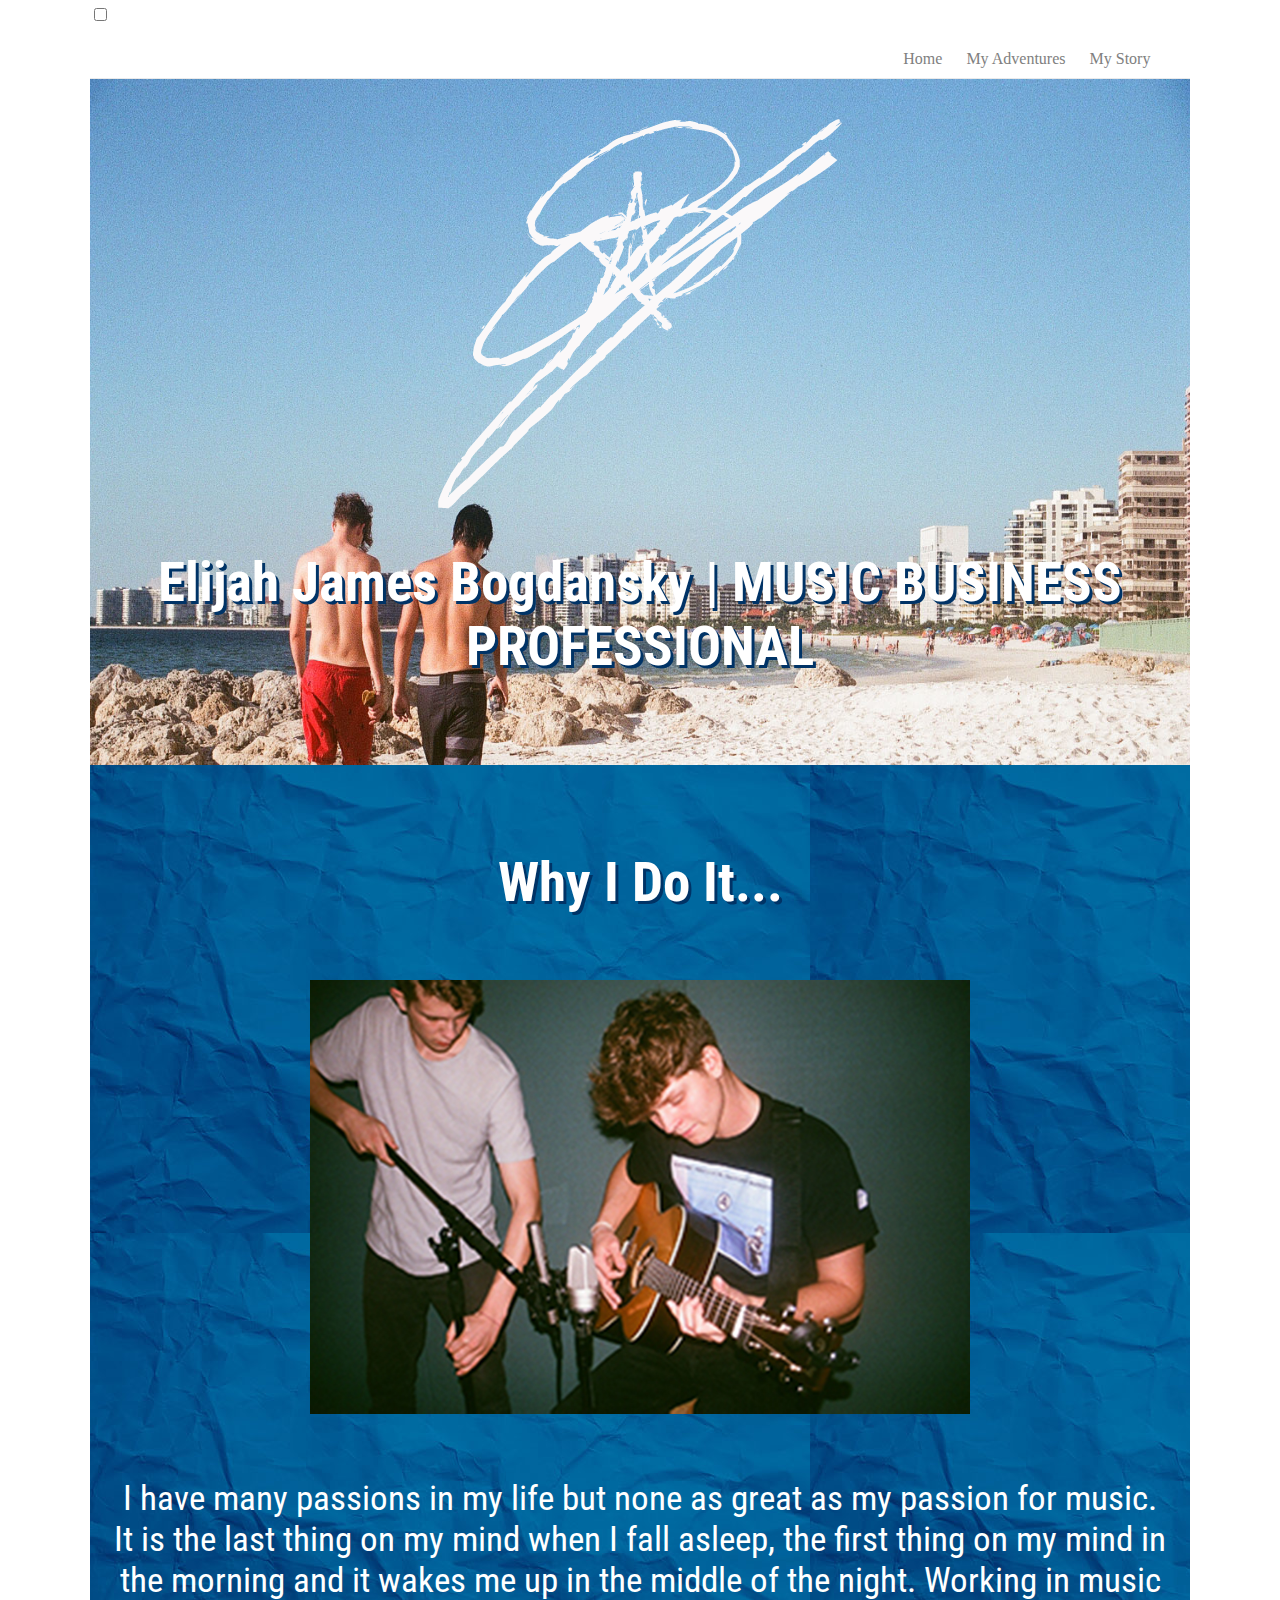
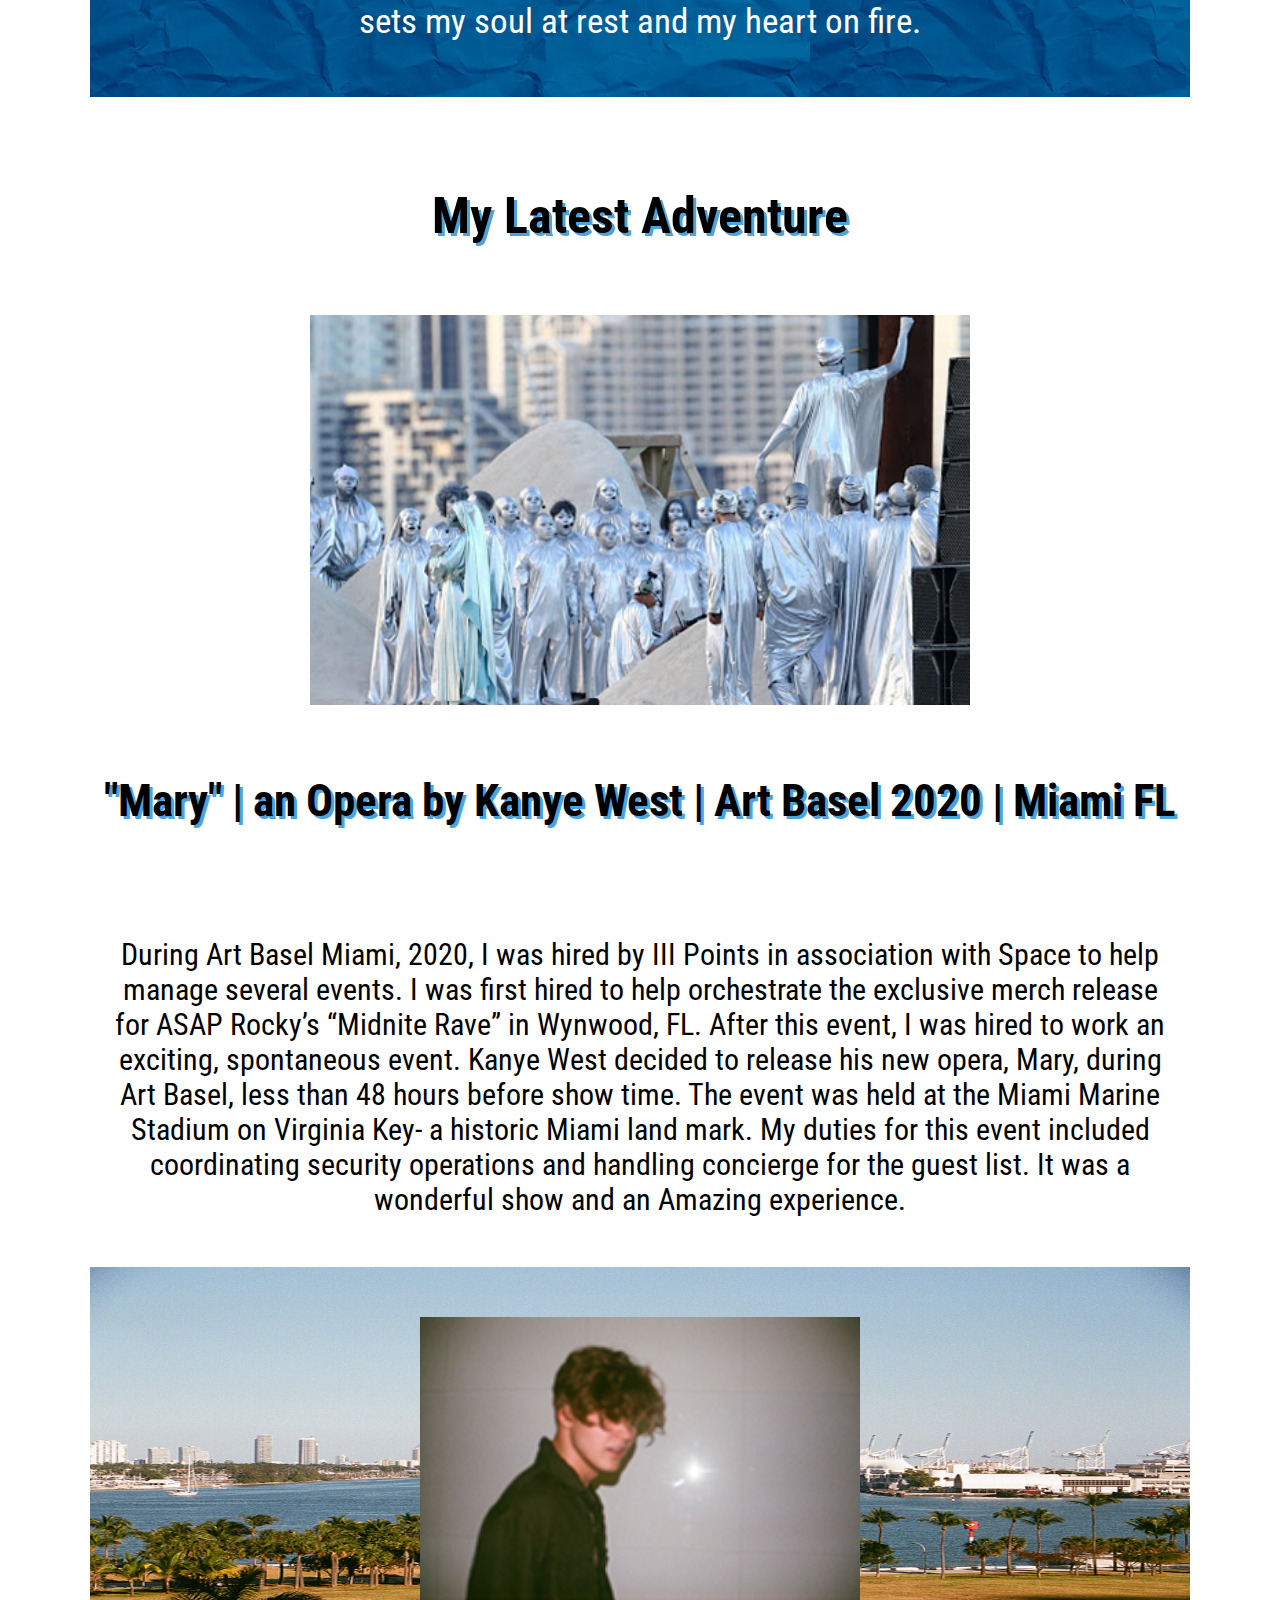
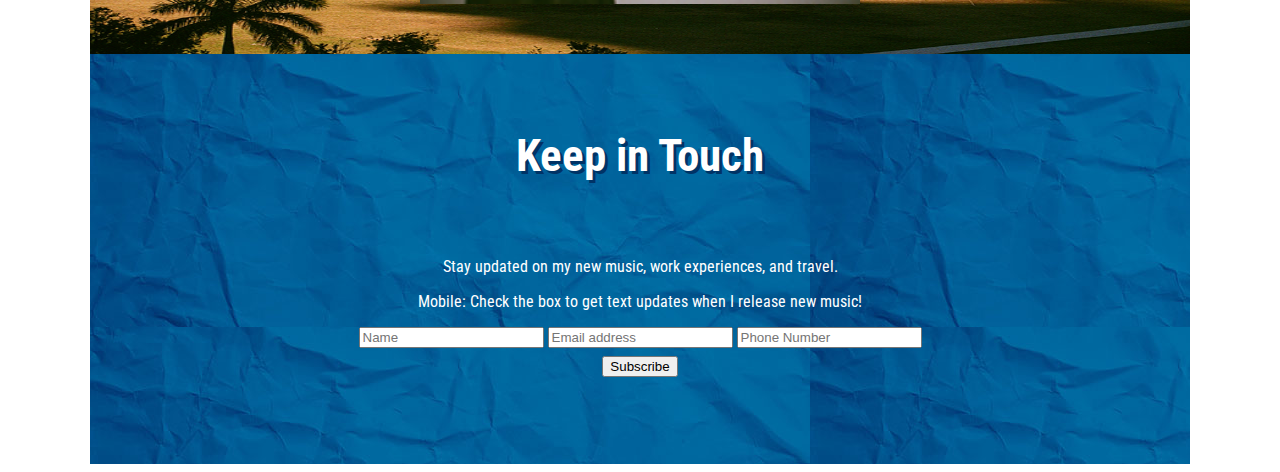
==== commit 22d7c02a: "finally done" ====
--- a/Final/index.html
+++ b/Final/index.html
@@ -8,103 +8,103 @@
   </script>
   <script>
     window.dataLayer = window.dataLayer || [];
+
     function gtag() {
       dataLayer.push(arguments);
     }
     gtag('js', new Date());
     gtag('config', 'UA-164012474-1');
   </script>
+
+  <meta charset="utf-8">
+  <meta name="viewport" content="width=device-width, initial-scale=1.0">
   <!--css link-->
   <link rel="stylesheet" href="./styles.css">
-
   <!--fonts go here -->
   <link href="https://fonts.googleapis.com/css2?family=Roboto+Condensed&display=swap" rel="stylesheet">
   <title>Elijah James Bogdansky</title>
 </head>
 
 <body>
-  <div class="newnav">
-      <label for="toggle">☰</label>
-      <input type="checkbox" id="toggle">
-      <div class="menu">
-          <a href="index.html">Home</a>
-          <a href="adventures.html">My Adventures</a>
-          <a href="story.html">My Story</a>
-      </div>
-  </div>
 
-<section id="home">
-  <div class="main-wrapper">
-    <div class="top">
+    <div class="main-wrapper">
+      <section id="home">
+        <div class="newnav">
+          <label for="toggle">☰</label>
+          <input type="checkbox" id="toggle">
+          <div class="menu">
+            <a href="index.html">Home</a>
+            <a href="adventures.html">My Adventures</a>
+            <a href="story.html">My Story</a>
+          </div>
+        </div>
+      <div class="top">
 
-      <div>
-        <img class="logo" src="images/ejblogo2.png" alt="">
-      </div>
-      <div>
-        <h1> Elijah James Bogdansky | MUSIC BUSINESS PROFESSIONAL</h1>
-      </div>
-    </div>
-    <div class="section2">
-      <div class="subhead">
-        <h2> Why I Do It...</h2>
-        <div class="centerimage">
-          <img class="studiopic1" src="images/studiopic1.jpg" alt="" style="width: 100%;">
+        <div>
+          <img class="logo" src="images/ejblogo2.png" alt="">
+        </div>
+        <div>
+          <h1> Elijah James Bogdansky | MUSIC BUSINESS PROFESSIONAL</h1>
         </div>
       </div>
-      <div class="boldparagraph">
-        <p> I have many passions in my life but none as great as my passion for music.
-          It is the last thing on my mind when I fall asleep,
-          the first thing on my mind in the morning and
-          it wakes me up in the middle of the night.
-          Working in music sets
-          my soul at rest and my heart on fire. </P>
+      <div class="section2">
+        <div class="subhead">
+          <h2> Why I Do It...</h2>
+          <div class="centerimage">
+            <img class="studiopic1" src="images/studiopic1.jpg" alt="" style="width: 100%;">
+          </div>
+        </div>
+        <div class="boldparagraph">
+          <p> I have many passions in my life but none as great as my passion for music.
+            It is the last thing on my mind when I fall asleep,
+            the first thing on my mind in the morning and
+            it wakes me up in the middle of the night.
+            Working in music sets
+            my soul at rest and my heart on fire. </P>
+        </div>
       </div>
-    </div>
-    <div class="section3">
-      <div class="subhead">
-        <h3> My Latest Adventure</h2>
-      </div>
-      <div class="centerimage">
-        <img class="kanye" src="images/kanye.jpg" alt="" style="width: 100%;">
-      </div>
-      <div>
-        <h4> "Mary" | an Opera by Kanye West | Art Basel 2020 | Miami FL</h4>
-        <div class="paragraph">
-          <p> In 2019, I worked closely with an executive team to handle the ins and outs of Artist Relations surrounding III Points Music Festival in Wynwood. I was blessed to work with an incredible team of festival producers, dozens of talented
-            artists and bring my own talents to the table. I aided in relations between the artist and the festival for several major artists including Tyler the Creator, Beach House and The Internet. Additionally, I made decisions in the set up of
-            artist green rooms, managed supplies and supported stage managers across 7 stages. Working with this festival was a well-rounded experience, requiring me to spend time both in the field and in an office setting. I was able to learn a lot
-            about Redbull Sponsorship at this event and worked closely with the Redbull promotional team to supply every artist with a Redbull and promotional displays.</p>
+      <div class="section3">
+        <div class="subhead">
+          <h3> My Latest Adventure</h2>
         </div>
+        <div class="centerimage">
+          <img class="kanye" src="images/kanye.jpg" alt="" style="width: 100%;">
+        </div>
+        <div>
+          <h4> "Mary" | an Opera by Kanye West | Art Basel 2020 | Miami FL</h4>
+          <div class="paragraph">
+            <p> During Art Basel Miami, 2020, I was hired by III Points in association with Space to help manage several events. I was first hired to help orchestrate the exclusive merch release for ASAP Rocky’s “Midnite Rave” in Wynwood, FL. After this event, I was hired to work an exciting, spontaneous event. Kanye West decided to release his new opera, Mary, during Art Basel, less than 48 hours before show time. The event was held at the Miami Marine Stadium on Virginia Key- a historic Miami land mark. My duties for this event included coordinating security operations and handling concierge for the guest list. It was a wonderful show and an Amazing experience.</p>
+          </div>
 
-        <div class="footerzone">
-          <img class="blurshot" src="images/blurshot.jpg" alt="">
-        </div>
+          <div class="footerzone">
+            <img class="blurshot" src="images/blurshot.jpg" alt="">
+          </div>
 
-        <div>
-          <form action="/action_page.php">
-            <div class="contact">
-              <div>
-                <h5>Keep in Touch</h5>
-                <p>Stay updated on my new music, work experiences, and travel.</p>
-                <p>Mobile: Check the box to get text updates when I release new music!</p>
+          <div>
+            <form action="/action_page.php">
+              <div class="contact">
+                <div>
+                  <h5>Keep in Touch</h5>
+                  <p>Stay updated on my new music, work experiences, and travel.</p>
+                  <p>Mobile: Check the box to get text updates when I release new music!</p>
+                </div>
               </div>
-            </div>
-            <div class="contact">
-              <input type="text" placeholder="Name" name="name" required>
-              <input type="text" placeholder="Email address" name="mail" required>
-              <input type="text" placeholder="Phone Number" name="Phone Number" required>
-              <label>
-                <input type="checkbox" checked="checked" name="subscribe">
-              </label>
-              <div class="subscribe">
-                <input type="submit" value="Subscribe" style="color: black">
-                <br></br>
-                <br></br>
+              <div class="contact">
+                <input type="text" placeholder="Name" name="name" required>
+                <input type="text" placeholder="Email address" name="mail" required>
+                <input type="text" placeholder="Phone Number" name="Phone Number" required>
+                <label>
+                  <input type="checkbox" checked="checked" name="subscribe">
+                </label>
+                <div class="subscribe">
+                  <input type="submit" value="Subscribe" style="color: black">
+                  <br></br>
+                  <br></br>
+                </div>
               </div>
-            </div>
-          </form>
+            </form>
 
 
-        </div>
-</section>
+          </div>
+  </section>
 </body>
--- a/Final/styles.css
+++ b/Final/styles.css
@@ -9,18 +9,18 @@
 	font-size: 35px;
 	align-content: center;
 	text-align: center;
-	padding-bottom: 50px;
+	padding-bottom: 30px;
 	text-shadow: 3px 3px #003366;
 }
 h2{
 	font-family: 'Roboto Condensed', sans-serif;
-	font-size: 45px;
+	font-size: 25px;
 	padding:15px;
 	text-shadow: 3px 3px #003366;
 }
 h3{
 	font-family: 'Roboto Condensed', sans-serif;
-	font-size: 35px;
+	font-size: 25px;
 	padding:15px;
 	text-shadow: 3px 3px #4ca3dd;
 }
@@ -32,18 +32,17 @@
 }
 h5{
 	font-family: 'Roboto Condensed', sans-serif;
-	font-size: 35px;
+	font-size: 25px;
 	text-align: center;
 	text-shadow: 3px 3px #003366;
 }
 
 .main-wrapper{
-	display: grid;
-	grid-template-columns: 50% 50%;
-  grid-template-rows: repeat(auto);
+
 }
 .top{
 	background-image: url("images/top2.jpg");
+	z-index: 0;
 	background-size:cover;
 	color:white;
 	text-align: center;
@@ -70,15 +69,11 @@
 		font-family: 'Roboto Condensed', sans-serif;
 	text-align: center;
 	padding-top: 15px;
-	grid-column: 1/3;
-	grid-row: auto;
+
 }
 .section2{
 	background-image: url("images/bluepaper.jpg");
 	color: white;
-	display: grid;
-	grid-column: 1/3;
-	grid-row: auto;
 }
 .adventuregrid{
 	background-image: url("images/bluepaper.jpg");
@@ -128,7 +123,7 @@
 	color: white;
 	font-family: 'Roboto Condensed', sans-serif;
 	font-size: 10px;
-		padding: 20px;
+	padding: 20px;
 	display: grid;
 	grid-template-columns: 50% 50%;
   grid-template-rows: 2fr;
@@ -223,6 +218,7 @@
 	padding-left: 5%;
 	padding-right: 5%;
 
+
 }
 .subscribe{
 	font-size: 25px;
@@ -233,11 +229,50 @@
 
 
 
-
-
-
-
-
+.slidergrid{
+	display: grid;
+	grid-template-columns: 50% 50%;
+  grid-template-rows: 2fr;
+	grid-gap: 15px;
+	margin: 10% 33%;
+}
+
+.slider1{
+	grid-column: 1/2;
+	grid-row: 1/2;
+	display: block;
+  width: 60%;
+	padding-top: 5px;
+	padding-bottom:5px;
+	margin: auto;
+}
+.slider2{
+	grid-column: 2/3;
+	grid-row: 1/2;
+	display: block;
+  width: 60%;
+	padding-top: 5px;
+	padding-bottom:5px;
+	margin: auto;
+}
+.slider3{
+	grid-column: 1/2;
+	grid-row: 2/3;
+	display: block;
+  width: 60%;
+	padding-top: 5px;
+	padding-bottom:5px;
+	margin: auto;
+}
+.slider4{
+	grid-column: 2/3;
+	grid-row: 2/3;
+	display: block;
+  width: 60%;
+	padding-top: 5px;
+	padding-bottom:5px;
+	margin: auto;
+}
 
 
 
@@ -252,9 +287,11 @@
     text-align: right;
     height: 70px;
     line-height: 70px;
+		z-index: 1000;
 }
 .menu {
     margin: 0 30px 0 0;
+
 }
 .menu a {
     clear: right;
@@ -262,6 +299,7 @@
     color: gray;
     margin: 0 10px;
     line-height: 70px;
+
 }
 
 
@@ -274,49 +312,71 @@
     float: right;
 }
 #toggle {
-    display: none;
-}
-
-
-
-
-
-
-
-
-
-
-.rslides {
-  position: relative;
-  list-style: none;
-  overflow: hidden;
+    display: block;
+}
+
+
+
+
+
+
+
+
+
+
+.container{
+	width:540px;
+	overflow:auto;
+	display: block;
   width: 100%;
-  padding: 0;
-  margin: 0;
-  }
-
-.rslides li {
-  -webkit-backface-visibility: hidden;
-  position: absolute;
-  display: none;
-  width: 100%;
-  left: 0;
-  top: 0;
-  }
-
-.rslides li:first-child {
-  position: relative;
-  display: block;
-  float: left;
-  }
-
-.rslides img {
-  display: block;
-  height: auto;
-  float: left;
-  width: 100%;
-  border: 0;
-  }
+	margin: auto;
+	padding-top: 0px;
+
+	align-content: center;
+
+	justify-content: center;
+
+}
+
+.slider-inner{
+	width:500px;
+	height:300px;
+	position:relative;
+	overflow:hidden;
+	float:left;
+margin-left: 10%;
+	padding:3px;
+	border:#666 solid 1px;
+}
+
+.slider-inner img{
+	display:none;
+	width:500px;
+	height:300px;
+}
+
+.slider-inner img.active{
+	display:inline-block;
+}
+
+.prev,.next{
+	float:left;
+	margin-top:130px;
+	cursor: pointer;
+}
+
+.prev{
+	position:relative;
+	margin-right:-45px;
+	z-index:100;
+}
+
+.next{
+	position:relative;
+	margin-left:-45px;
+	z-index:100;
+}
+
 
 	@media(min-width:750px){
 
@@ -479,7 +539,7 @@
 	}
 
 
-@media(min-width:1100px){
+@media(min-width:1000px){
 
 	h1{
 		font-family: 'Roboto Condensed', sans-serif;
@@ -643,22 +703,24 @@
 }
 
 @media only screen and (max-width: 500px) {
-		label {
-				display: block;
-				cursor: pointer;
-		}
+    label {
+        display: block;
+        cursor: pointer;
+    }
 		.menu {
 				text-align: center;
 				width: 100%;
-				display: none;
+				display: block;
+				z-index: 1000;
 		}
 		.menu a {
 				display: block;
 				border-bottom: 1px solid #EAEAEB;
 				margin: 0;
-
-		}
-		#toggle:checked + .menu {
-				display: block;
-		}
-}
+				z-index: 1000;
+}
+    #toggle:checked + .menu {
+        display: block;
+				z-index: 1000;
+    }
+}
